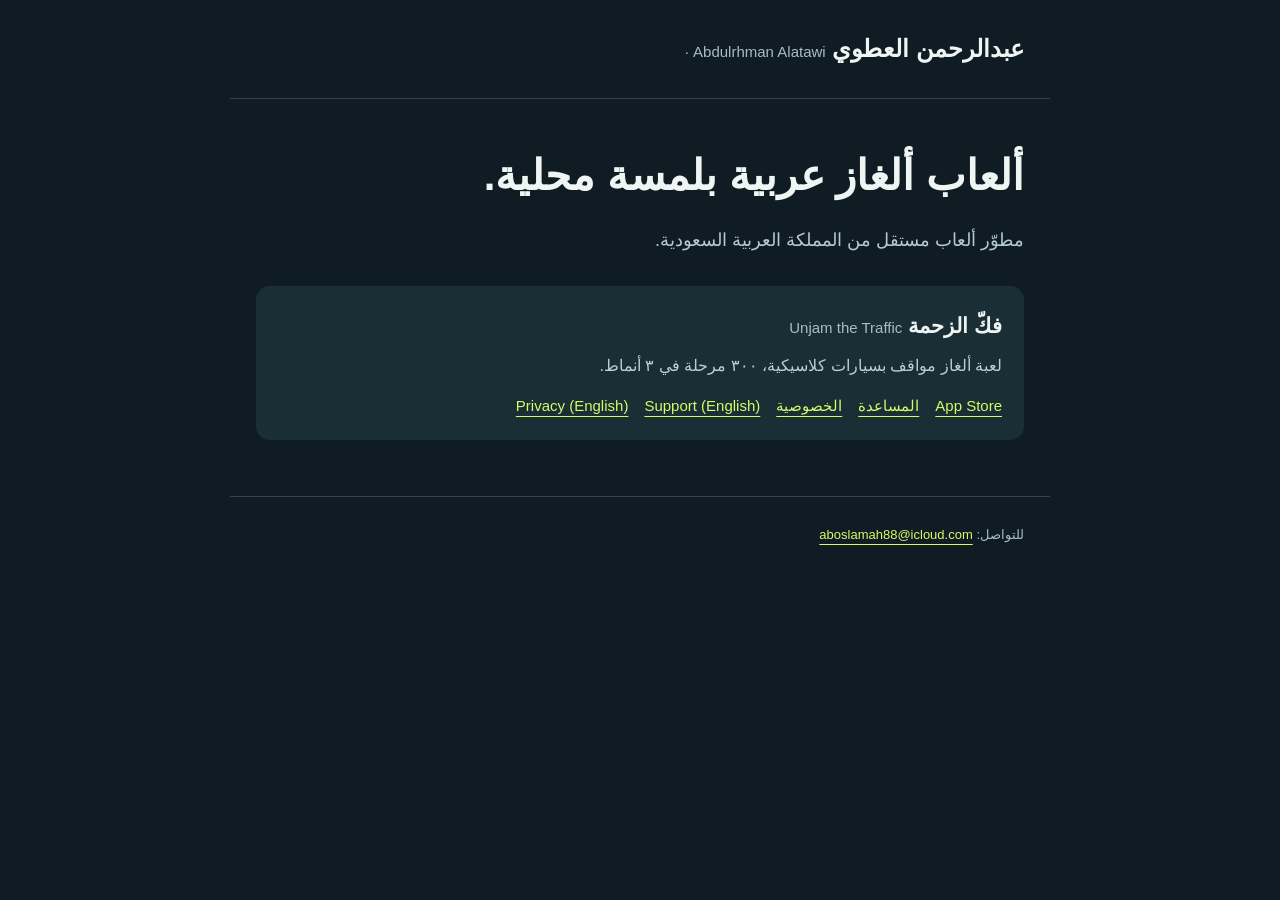
==== index.html @ 98ec70ec "Add developer home page and app-ads.txt" ====
<!doctype html><html lang="ar" dir="rtl"><head><meta charset="utf-8"><meta name="viewport" content="width=device-width,initial-scale=1"><title>ألعاب عبدالرحمن العطوي</title><meta name="description" content="ألعاب ألغاز للآيفون والآيباد من المطوّر عبدالرحمن العطوي — Abdulrhman Alatawi games."><link rel="stylesheet" href="style.css"></head><body><header><div class="brand">عبدالرحمن العطوي <span lang="en" dir="ltr" style="color:#a7bcc4;font-size:15px;font-weight:normal">· Abdulrhman Alatawi</span></div></header><main><h1>ألعاب ألغاز عربية بلمسة محلية.</h1><p class="intro">مطوّر ألعاب مستقل من المملكة العربية السعودية.</p><div class="games"><section class="game"><h2>فكّ الزحمة <span lang="en" dir="ltr" style="color:#a7bcc4;font-size:15px;font-weight:normal">Unjam the Traffic</span></h2><p>لعبة ألغاز مواقف بسيارات كلاسيكية، ٣٠٠ مرحلة في ٣ أنماط.</p><div class="links"><a href="https://apps.apple.com/app/id6811374922">App Store</a><a href="fakk-zahma/">المساعدة</a><a href="fakk-zahma/privacy.html">الخصوصية</a><a href="fakk-zahma/en.html" lang="en">Support (English)</a><a href="fakk-zahma/privacy-en.html" lang="en">Privacy (English)</a></div></section></div></main><footer>للتواصل: <a href="mailto:aboslamah88@icloud.com" dir="ltr">aboslamah88@icloud.com</a></footer></body></html>
---- style.css ----
:root{color-scheme:dark;font-family:Tahoma,'Segoe UI',sans-serif;color:#eff5f2;background:#101c24}*{box-sizing:border-box}body{margin:0;line-height:1.9;background:#101c24}a{color:#d4fb69;text-underline-offset:5px}header,main,footer{max-width:820px;margin:auto;padding:26px}header{border-bottom:1px solid #34444e}.brand{font-size:24px;font-weight:bold}main{padding-top:48px;padding-bottom:56px}h1{font-size:clamp(28px,6vw,42px);line-height:1.4;margin:0 0 16px}.intro{color:#b6cbd1;font-size:18px}.games{display:grid;gap:16px;margin-top:28px}.game{background:#1a2e36;border-radius:14px;padding:20px 22px}.game h2{margin:0 0 6px;font-size:21px}.game p{margin:0 0 10px;color:#bdced4}.links{display:flex;flex-wrap:wrap;gap:16px;font-size:15px}footer{font-size:13px;color:#a7bcc4;border-top:1px solid #34444e}@media(max-width:440px){header,main,footer{padding-left:18px;padding-right:18px}}
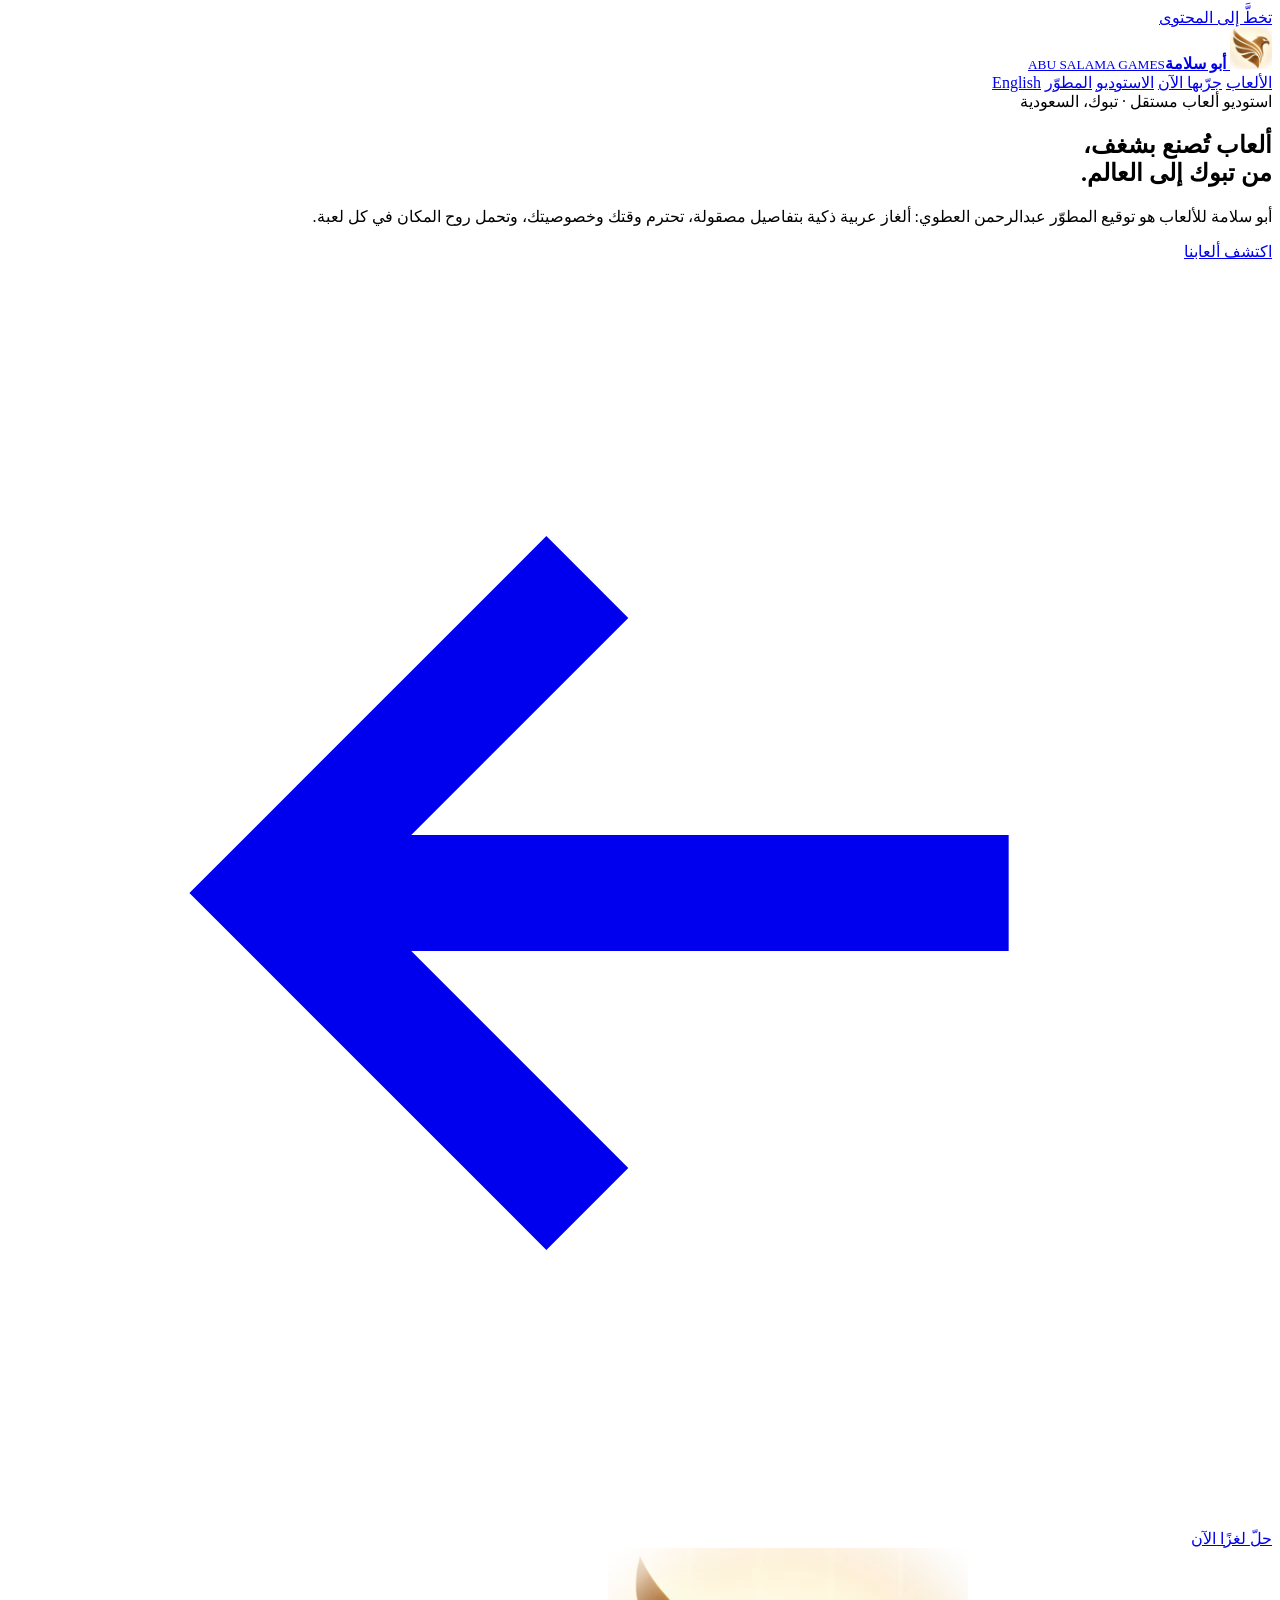
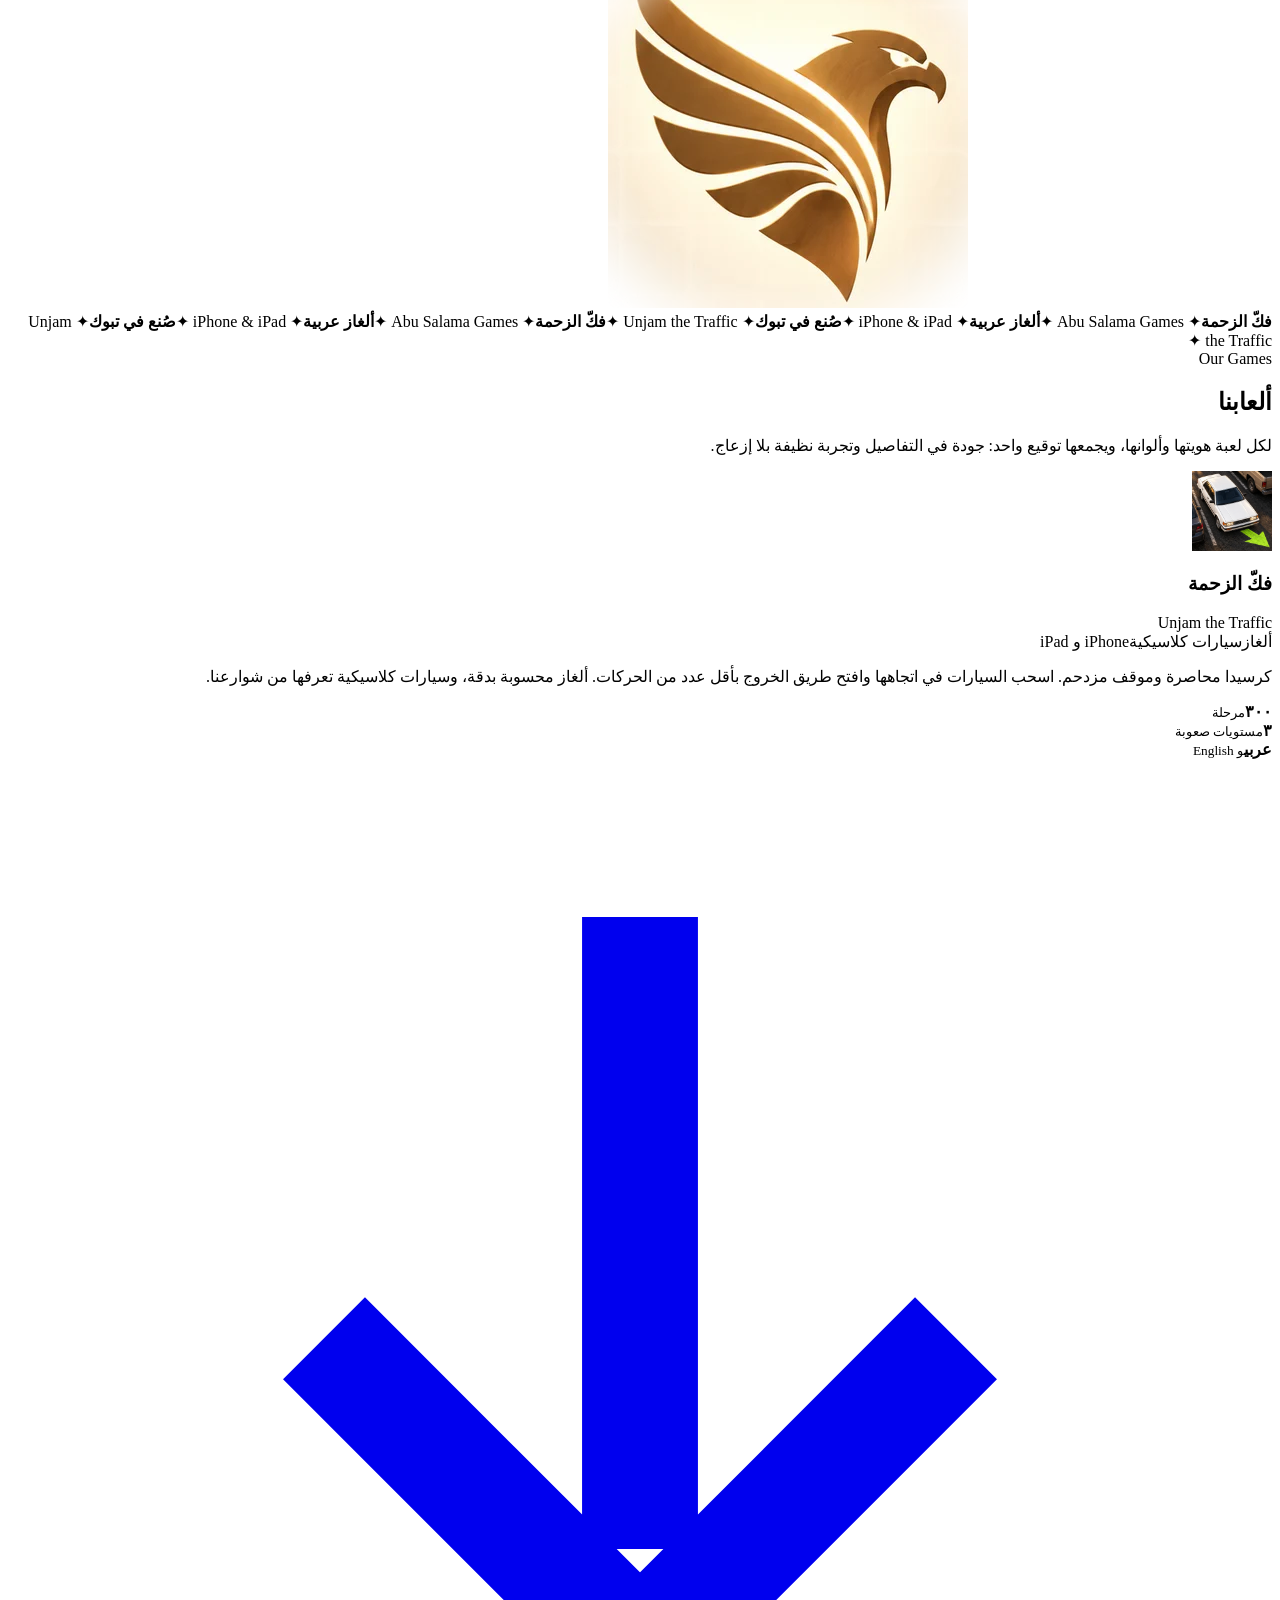
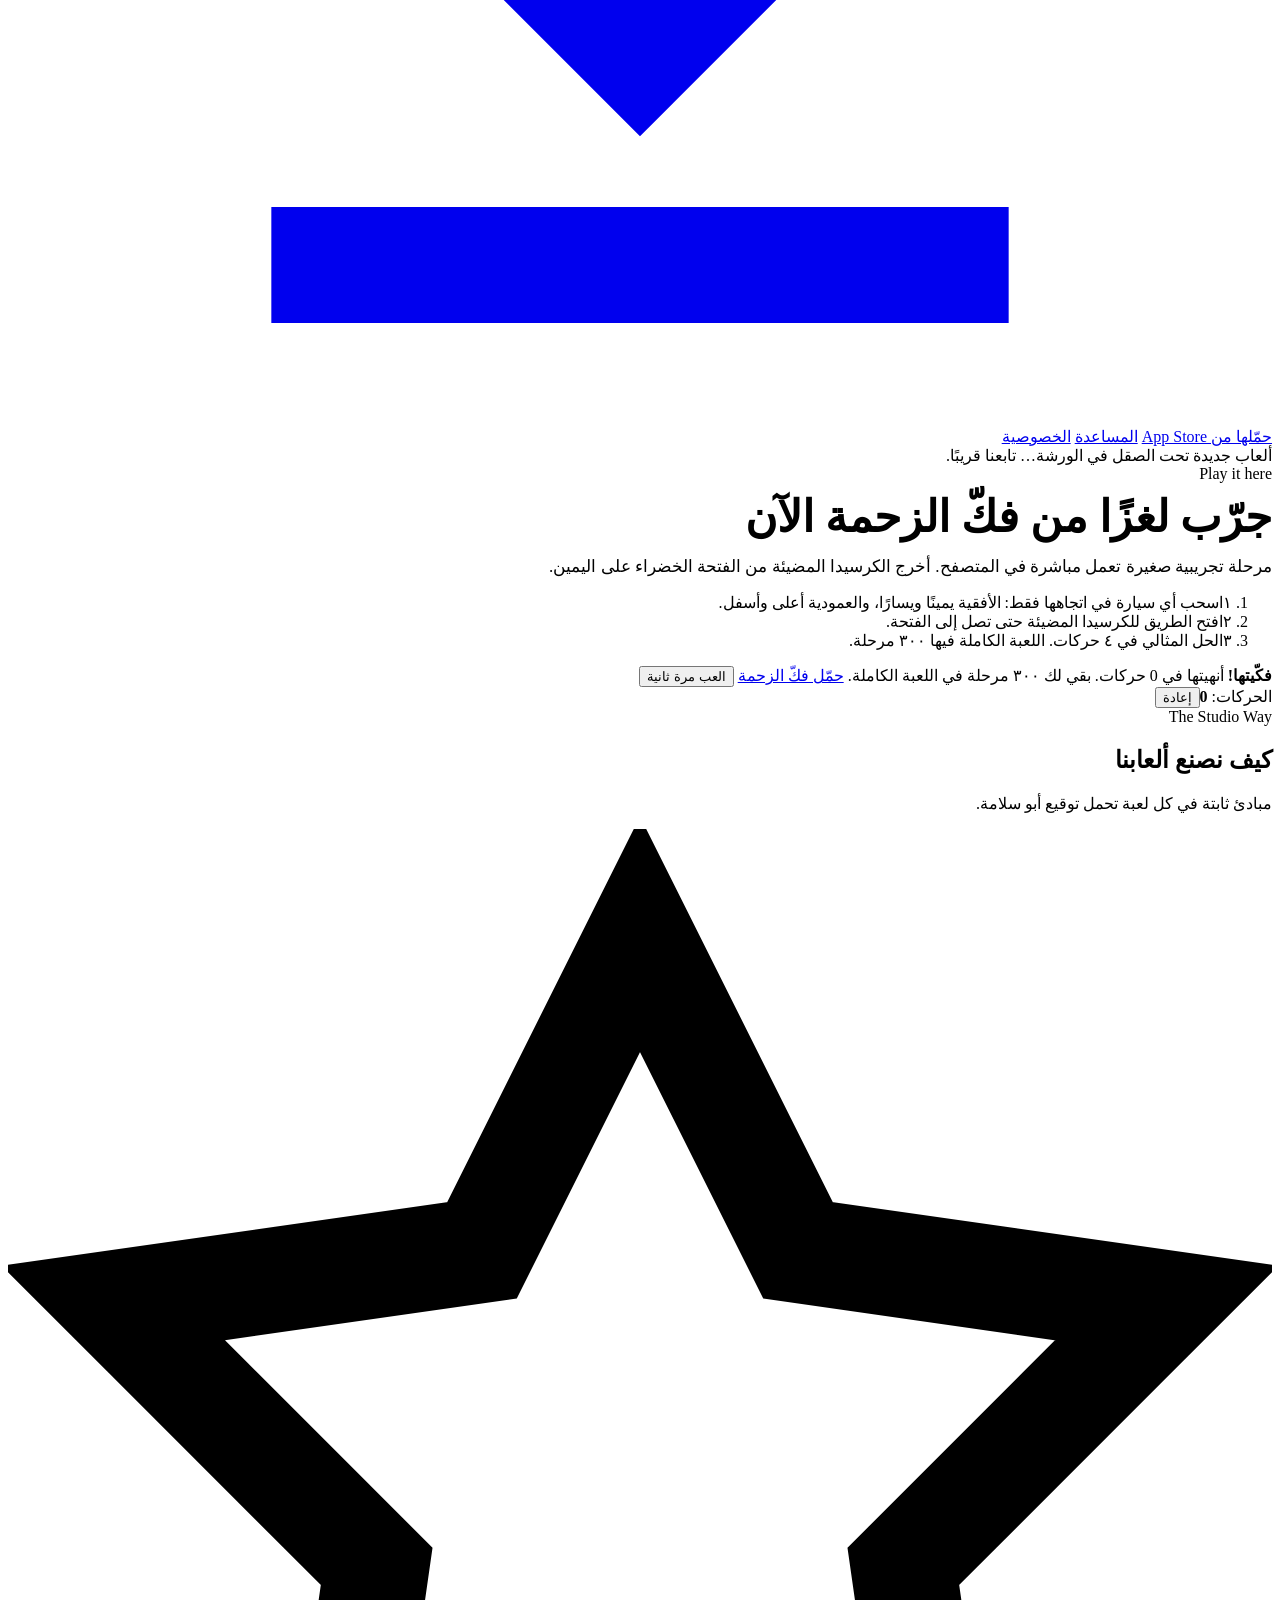
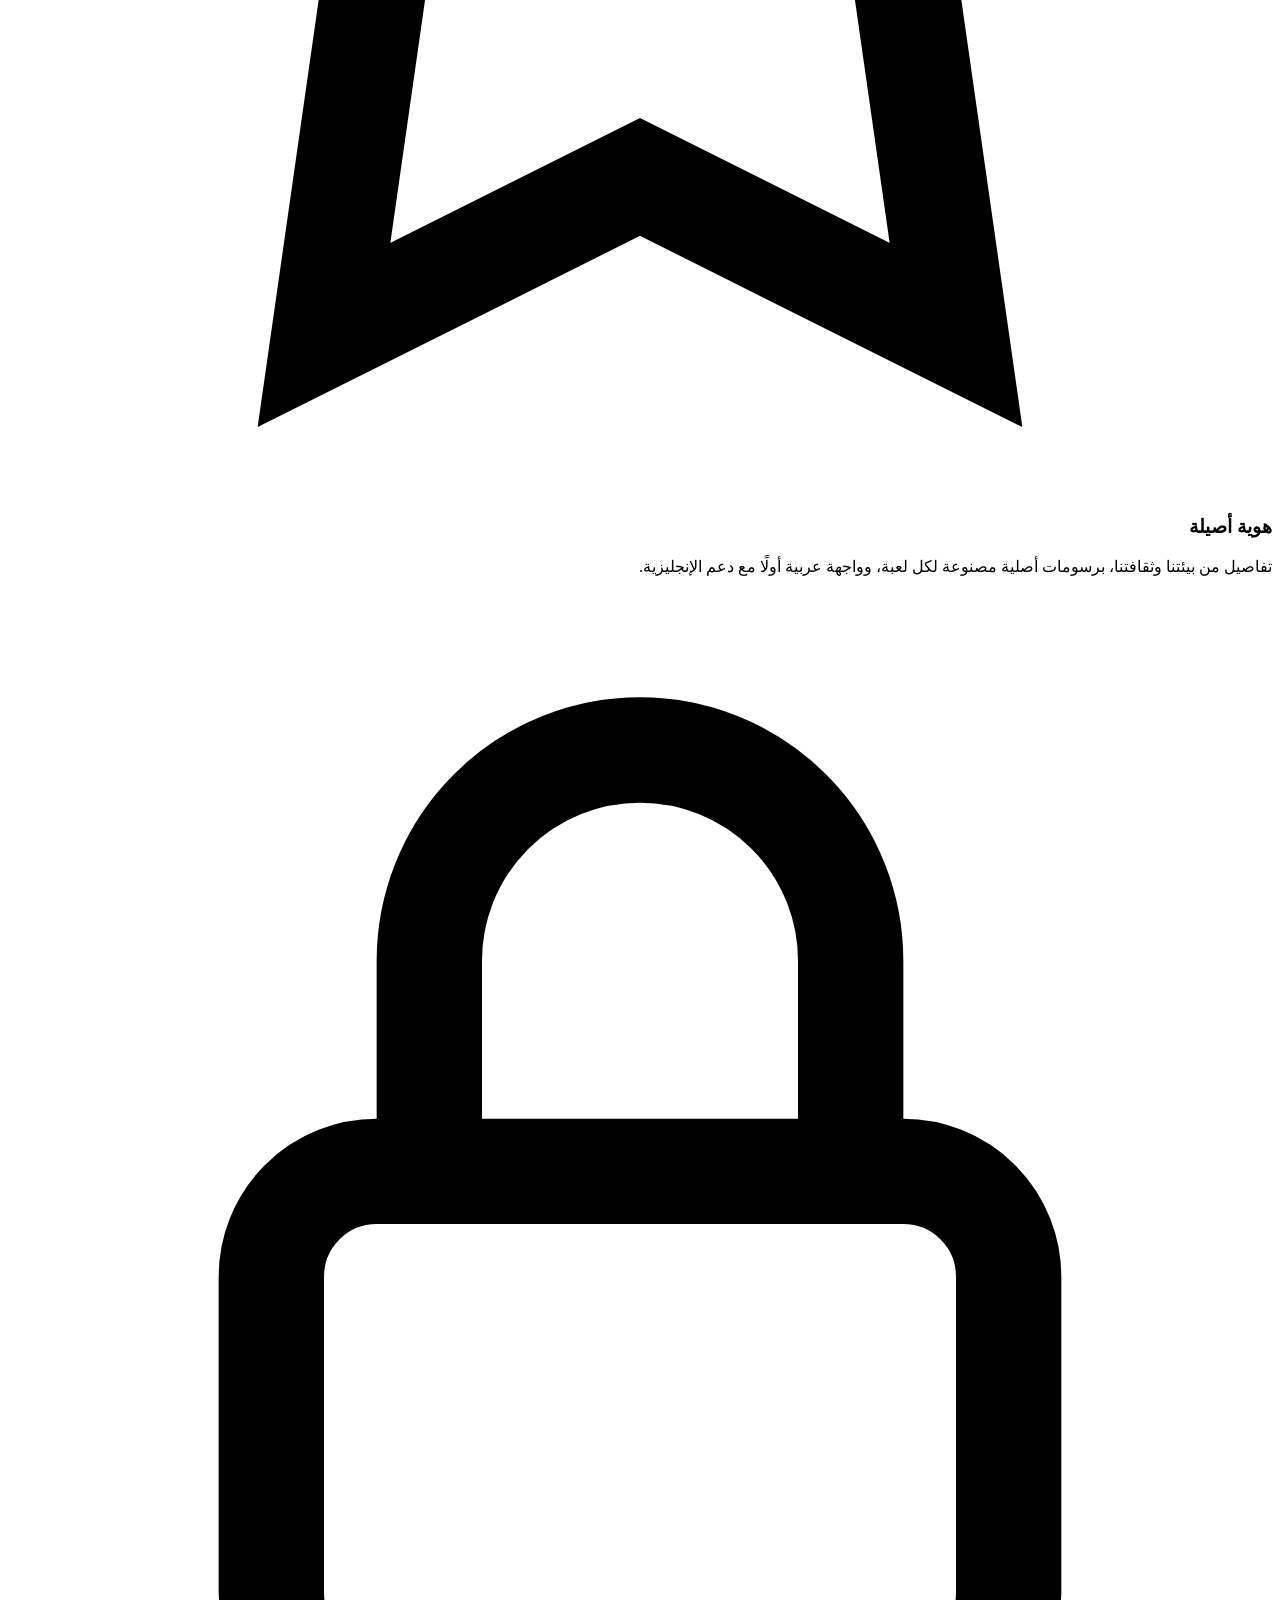
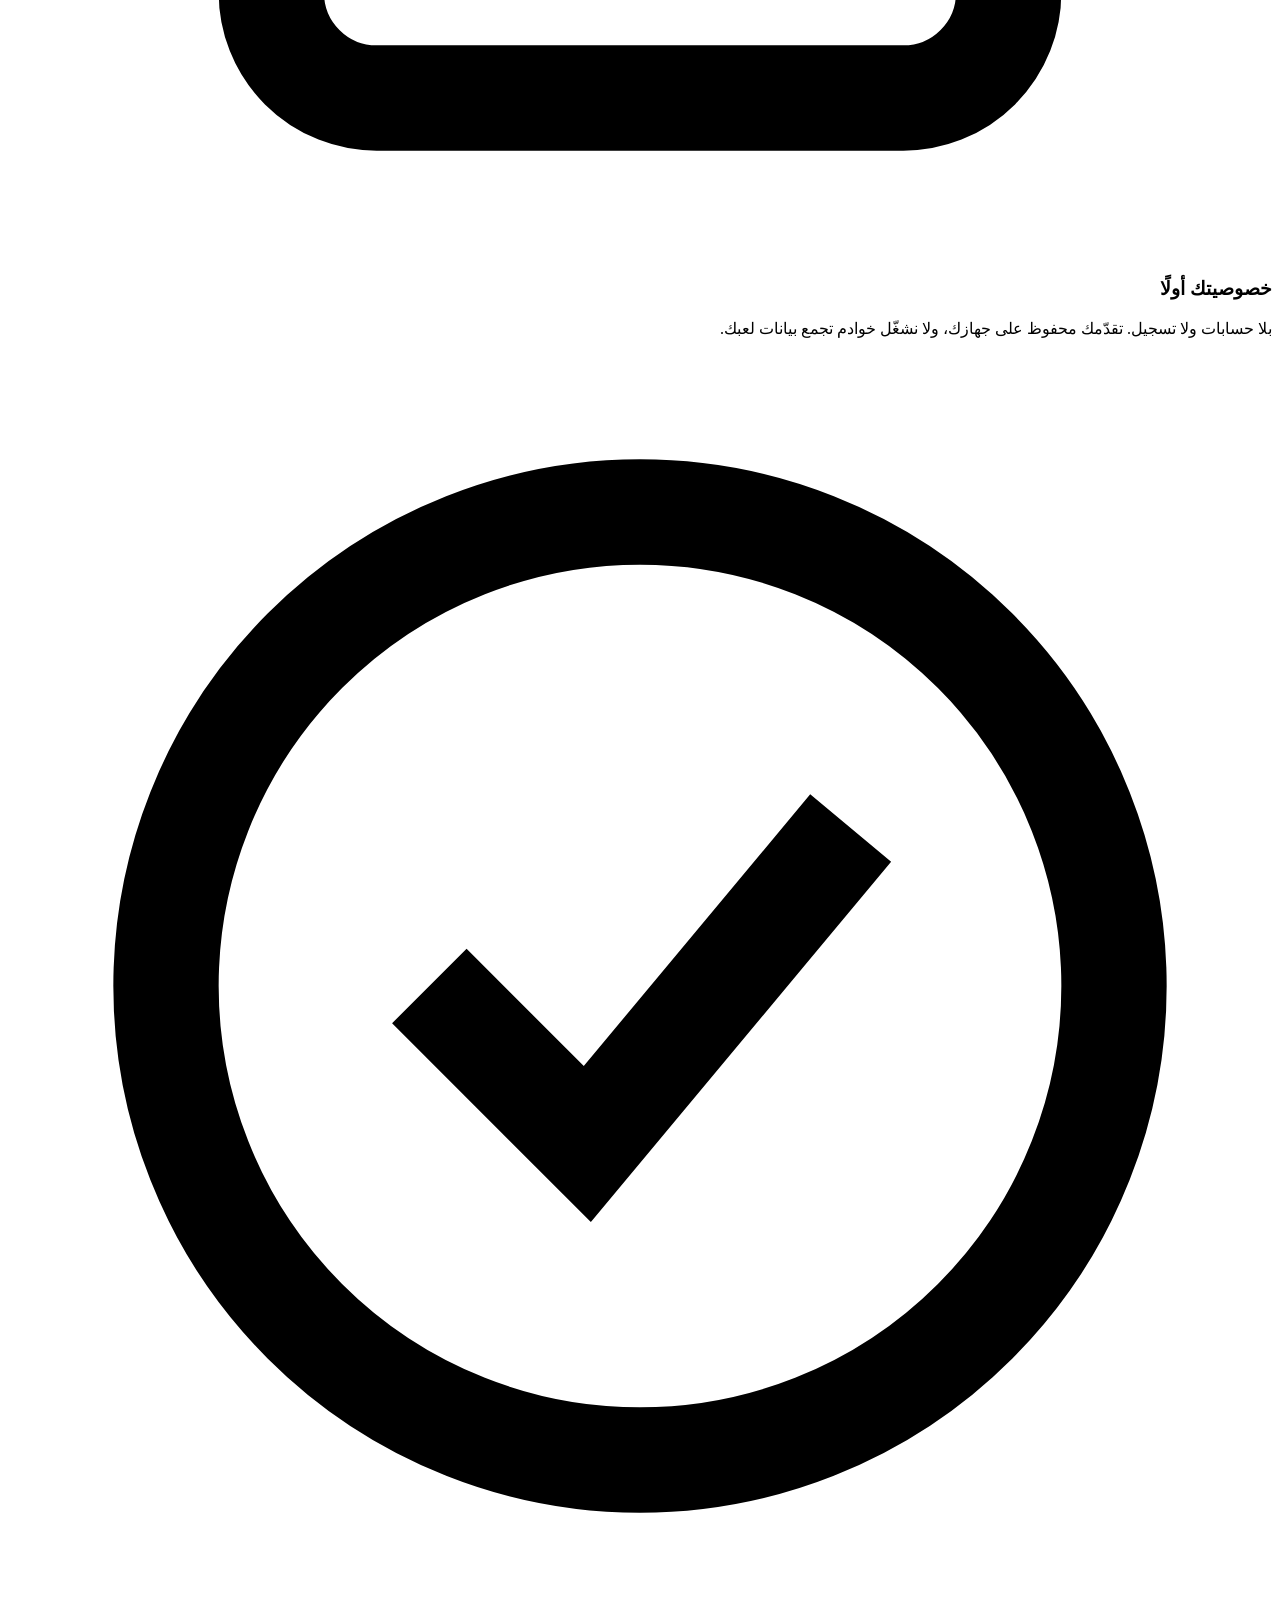
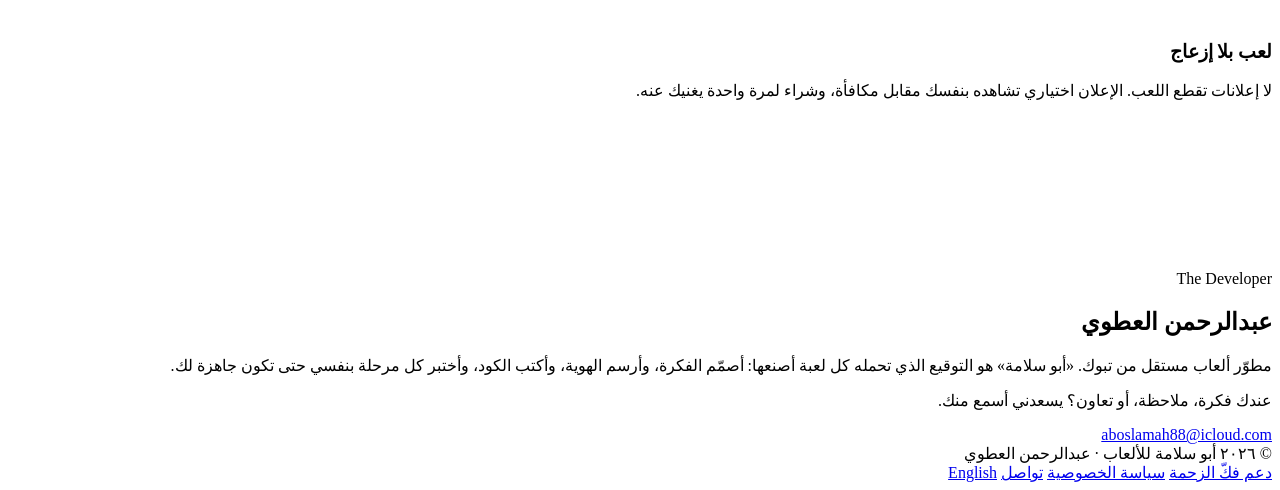
==== commit 3df4dd23: "Abu Salama Games developer home page" ====
--- a/index.html
+++ b/index.html
@@ -1 +1,172 @@
-<!doctype html><html lang="ar" dir="rtl"><head><meta charset="utf-8"><meta name="viewport" content="width=device-width,initial-scale=1"><title>ألعاب عبدالرحمن العطوي</title><meta name="description" content="ألعاب ألغاز للآيفون والآيباد من المطوّر عبدالرحمن العطوي — Abdulrhman Alatawi games."><link rel="stylesheet" href="style.css"></head><body><header><div class="brand">عبدالرحمن العطوي <span lang="en" dir="ltr" style="color:#a7bcc4;font-size:15px;font-weight:normal">· Abdulrhman Alatawi</span></div></header><main><h1>ألعاب ألغاز عربية بلمسة محلية.</h1><p class="intro">مطوّر ألعاب مستقل من المملكة العربية السعودية.</p><div class="games"><section class="game"><h2>فكّ الزحمة <span lang="en" dir="ltr" style="color:#a7bcc4;font-size:15px;font-weight:normal">Unjam the Traffic</span></h2><p>لعبة ألغاز مواقف بسيارات كلاسيكية، ٣٠٠ مرحلة في ٣ أنماط.</p><div class="links"><a href="https://apps.apple.com/app/id6811374922">App Store</a><a href="fakk-zahma/">المساعدة</a><a href="fakk-zahma/privacy.html">الخصوصية</a><a href="fakk-zahma/en.html" lang="en">Support (English)</a><a href="fakk-zahma/privacy-en.html" lang="en">Privacy (English)</a></div></section></div></main><footer>للتواصل: <a href="mailto:aboslamah88@icloud.com" dir="ltr">aboslamah88@icloud.com</a></footer></body></html>
+<!doctype html>
+<html lang="ar" dir="rtl" class="no-js">
+<head>
+<meta charset="utf-8">
+<meta name="viewport" content="width=device-width,initial-scale=1,viewport-fit=cover">
+<title>أبو سلامة للألعاب — ألعاب عربية بروح سعودية</title>
+<meta name="description" content="أبو سلامة للألعاب: استوديو ألعاب مستقل للمطوّر عبدالرحمن العطوي من تبوك. ألعاب ألغاز عربية للآيفون والآيباد، أولها «فكّ الزحمة».">
+<meta name="theme-color" content="#0c0906">
+<link rel="canonical" href="https://aboslamah88-bit.github.io/">
+<link rel="alternate" hreflang="ar" href="https://aboslamah88-bit.github.io/">
+<link rel="alternate" hreflang="en" href="https://aboslamah88-bit.github.io/en/">
+<link rel="icon" type="image/png" sizes="32x32" href="assets/abu-salama-falcon-32.png">
+<link rel="apple-touch-icon" href="assets/abu-salama-falcon-180.png">
+<meta property="og:type" content="website">
+<meta property="og:site_name" content="أبو سلامة للألعاب">
+<meta property="og:title" content="أبو سلامة للألعاب — ألعاب عربية بروح سعودية">
+<meta property="og:description" content="استوديو ألعاب مستقل من تبوك. العب «فكّ الزحمة» على الآيفون والآيباد.">
+<meta property="og:image" content="https://aboslamah88-bit.github.io/assets/fakk-zahma-poster.jpg">
+<meta name="twitter:card" content="summary_large_image">
+<link rel="stylesheet" href="assets/site.css">
+<script src="assets/site.js" defer></script>
+<script type="application/ld+json">{"@context":"https://schema.org","@type":"Organization","name":"أبو سلامة للألعاب","alternateName":"Abu Salama Games","url":"https://aboslamah88-bit.github.io/","logo":"https://aboslamah88-bit.github.io/assets/abu-salama-falcon-180.png","founder":{"@type":"Person","name":"عبدالرحمن العطوي","alternateName":"Abdulrhman Alatawi"},"email":"aboslamah88@icloud.com"}</script>
+</head>
+<body>
+<a class="skip" href="#main">تخطَّ إلى المحتوى</a>
+<div class="pattern" aria-hidden="true"></div><div class="glow" aria-hidden="true"></div>
+
+<header class="site-head">
+ <div class="wrap">
+  <a class="mark" href="./" aria-label="أبو سلامة للألعاب — الرئيسية">
+   <img src="assets/abu-salama-falcon.webp" width="42" height="42" alt="">
+   <span><b>أبو سلامة</b><small>ABU SALAMA GAMES</small></span>
+  </a>
+  <nav class="nav" aria-label="التنقل الرئيسي">
+   <a href="#games">الألعاب</a>
+   <a class="hide-sm" href="#play">جرّبها الآن</a>
+   <a class="hide-sm" href="#studio">الاستوديو</a>
+   <a class="hide-sm" href="#about">المطوّر</a>
+   <a class="lang" href="en/" lang="en" hreflang="en">English</a>
+  </nav>
+ </div>
+</header>
+
+<main id="main">
+ <section class="hero">
+  <div class="wrap">
+   <div class="reveal">
+    <span class="eyebrow"><i></i>استوديو ألعاب مستقل · تبوك، السعودية</span>
+    <h1>ألعاب تُصنع <span class="gold">بشغف</span>،<br>من تبوك إلى العالم.</h1>
+    <p class="lead">أبو سلامة للألعاب هو توقيع المطوّر عبدالرحمن العطوي: ألغاز عربية ذكية بتفاصيل مصقولة، تحترم وقتك وخصوصيتك، وتحمل روح المكان في كل لعبة.</p>
+    <div class="cta">
+     <a class="btn btn-gold" href="#games">اكتشف ألعابنا
+      <svg viewBox="0 0 24 24" fill="none" stroke="currentColor" stroke-width="2.2" aria-hidden="true"><path d="M19 12H5M11 18l-6-6 6-6"/></svg></a>
+     <a class="btn btn-ghost" href="#play">حلّ لغزًا الآن</a>
+    </div>
+   </div>
+   <div class="art reveal" aria-hidden="true">
+    <div class="frame"></div>
+    <canvas class="dots" data-dots="assets/portrait-dots.txt"></canvas>
+    <img class="seal" src="assets/abu-salama-falcon.webp" width="360" height="360" alt="">
+   </div>
+  </div>
+ </section>
+
+ <div class="strip" aria-hidden="true"><span><b>فكّ الزحمة</b>✦ Abu Salama Games ✦<b>ألغاز عربية</b>✦ iPhone &amp; iPad ✦<b>صُنع في تبوك</b>✦ Unjam the Traffic ✦<b>فكّ الزحمة</b>✦ Abu Salama Games ✦<b>ألغاز عربية</b>✦ iPhone &amp; iPad ✦<b>صُنع في تبوك</b>✦ Unjam the Traffic ✦</span></div>
+
+ <section id="games">
+  <div class="wrap">
+   <div class="sec-head reveal">
+    <span class="kicker">Our Games</span>
+    <h2>ألعابنا</h2>
+    <p>لكل لعبة هويتها وألوانها، ويجمعها توقيع واحد: جودة في التفاصيل وتجربة نظيفة بلا إزعاج.</p>
+   </div>
+
+   <article class="game reveal" aria-labelledby="fz-title">
+    <div class="game-info">
+     <div class="game-title">
+      <img src="assets/fakk-zahma-icon.webp" width="80" height="80" alt="أيقونة لعبة فكّ الزحمة">
+      <div><h3 id="fz-title">فكّ الزحمة</h3><span>Unjam the Traffic</span></div>
+     </div>
+     <div class="chips"><span class="chip">ألغاز</span><span class="chip">سيارات كلاسيكية</span><span class="chip">iPhone و iPad</span></div>
+     <p>كرسيدا محاصرة وموقف مزدحم. اسحب السيارات في اتجاهها وافتح طريق الخروج بأقل عدد من الحركات. ألغاز محسوبة بدقة، وسيارات كلاسيكية تعرفها من شوارعنا.</p>
+     <div class="stats">
+      <div class="stat"><b>٣٠٠</b><small>مرحلة</small></div>
+      <div class="stat"><b>٣</b><small>مستويات صعوبة</small></div>
+      <div class="stat"><b>عربي</b><small>و English</small></div>
+     </div>
+     <div class="links">
+      <a class="btn btn-acc" href="https://apps.apple.com/app/id6811374922">
+       <svg viewBox="0 0 24 24" fill="none" stroke="currentColor" stroke-width="2.2" aria-hidden="true"><path d="M12 3v12M6 11l6 6 6-6M5 21h14"/></svg>حمّلها من App Store</a>
+      <a class="small" href="fakk-zahma/">المساعدة</a>
+      <a class="small" href="fakk-zahma/privacy.html">الخصوصية</a>
+     </div>
+    </div>
+    <div class="game-visual" style="background-image:url('assets/fakk-zahma-poster.webp')" role="img" aria-label="كرسيدا كلاسيكية بيضاء في شارع ليلي ممطر"></div>
+   </article>
+
+   <div class="soon reveal"><i></i><span>ألعاب جديدة تحت الصقل في الورشة… تابعنا قريبًا.</span></div>
+  </div>
+ </section>
+
+ <section id="play">
+  <div class="wrap play">
+   <div class="reveal">
+    <span class="kicker">Play it here</span>
+    <h2 style="font-size:clamp(28px,4vw,44px);margin:6px 0 10px;line-height:1.3">جرّب لغزًا من فكّ الزحمة الآن</h2>
+    <p class="muted" style="font-size:17px;margin:0">مرحلة تجريبية صغيرة تعمل مباشرة في المتصفح. أخرج الكرسيدا المضيئة من الفتحة الخضراء على اليمين.</p>
+    <ol class="steps">
+     <li><span>١</span>اسحب أي سيارة في اتجاهها فقط: الأفقية يمينًا ويسارًا، والعمودية أعلى وأسفل.</li>
+     <li><span>٢</span>افتح الطريق للكرسيدا المضيئة حتى تصل إلى الفتحة.</li>
+     <li><span>٣</span>الحل المثالي في ٤ حركات. اللعبة الكاملة فيها ٣٠٠ مرحلة.</li>
+    </ol>
+   </div>
+   <div class="board-shell reveal">
+    <div class="board" id="board" data-assets="assets/" data-target-label="الكرسيدا المستهدفة" data-car-label="سيارة" data-h="أفقية، استخدم السهمين يمين ويسار" data-v="عمودية، استخدم السهمين أعلى وأسفل" role="application" aria-label="لغز فكّ الزحمة التجريبي">
+     <div class="grid" aria-hidden="true"><i></i><i></i><i></i><i></i><i></i><i></i><i></i><i></i><i></i><i></i><i></i><i></i><i></i><i></i><i></i><i></i><i></i><i></i><i></i><i></i><i></i><i></i><i></i><i></i><i></i><i></i><i></i><i></i><i></i><i></i><i></i><i></i><i></i><i></i><i></i><i></i></div>
+     <div class="win" id="win" role="status" aria-live="polite">
+      <b>فكّيتها!</b>
+      <span>أنهيتها في <span id="win-moves">0</span> حركات. بقي لك ٣٠٠ مرحلة في اللعبة الكاملة.</span>
+      <a class="btn btn-gold" href="https://apps.apple.com/app/id6811374922">حمّل فكّ الزحمة</a>
+      <button class="btn btn-ghost" id="again" type="button">العب مرة ثانية</button>
+     </div>
+    </div>
+    <div class="moves"><span>الحركات: <b id="moves">0</b></span><button id="reset" type="button">إعادة</button></div>
+   </div>
+  </div>
+ </section>
+
+ <section id="studio">
+  <div class="wrap">
+   <div class="sec-head reveal">
+    <span class="kicker">The Studio Way</span>
+    <h2>كيف نصنع ألعابنا</h2>
+    <p>مبادئ ثابتة في كل لعبة تحمل توقيع أبو سلامة.</p>
+   </div>
+   <div class="cards">
+    <div class="card reveal"><div class="ico"><svg viewBox="0 0 24 24" fill="none" stroke="currentColor" stroke-width="2" aria-hidden="true"><path d="M12 2l3 6 7 1-5 5 1 7-6-3-6 3 1-7-5-5 7-1z"/></svg></div><h3>هوية أصيلة</h3><p>تفاصيل من بيئتنا وثقافتنا، برسومات أصلية مصنوعة لكل لعبة، وواجهة عربية أولًا مع دعم الإنجليزية.</p></div>
+    <div class="card reveal"><div class="ico"><svg viewBox="0 0 24 24" fill="none" stroke="currentColor" stroke-width="2" aria-hidden="true"><rect x="5" y="11" width="14" height="10" rx="2"/><path d="M8 11V7a4 4 0 018 0v4"/></svg></div><h3>خصوصيتك أولًا</h3><p>بلا حسابات ولا تسجيل. تقدّمك محفوظ على جهازك، ولا نشغّل خوادم تجمع بيانات لعبك.</p></div>
+    <div class="card reveal"><div class="ico"><svg viewBox="0 0 24 24" fill="none" stroke="currentColor" stroke-width="2" aria-hidden="true"><circle cx="12" cy="12" r="9"/><path d="M8 12l3 3 5-6"/></svg></div><h3>لعب بلا إزعاج</h3><p>لا إعلانات تقطع اللعب. الإعلان اختياري تشاهده بنفسك مقابل مكافأة، وشراء لمرة واحدة يغنيك عنه.</p></div>
+   </div>
+  </div>
+ </section>
+
+ <section id="about">
+  <div class="wrap">
+   <div class="about reveal">
+    <div class="mini-art" aria-hidden="true"><canvas data-dots="assets/portrait-dots.txt" data-crop="head"></canvas></div>
+    <div>
+     <span class="kicker">The Developer</span>
+     <h2>عبدالرحمن العطوي</h2>
+     <p>مطوّر ألعاب مستقل من تبوك. «أبو سلامة» هو التوقيع الذي تحمله كل لعبة أصنعها: أصمّم الفكرة، وأرسم الهوية، وأكتب الكود، وأختبر كل مرحلة بنفسي حتى تكون جاهزة لك.</p>
+     <p>عندك فكرة، ملاحظة، أو تعاون؟ يسعدني أسمع منك.</p>
+     <a class="btn btn-gold mail" href="mailto:aboslamah88@icloud.com" dir="ltr">aboslamah88@icloud.com</a>
+    </div>
+   </div>
+  </div>
+ </section>
+</main>
+
+<footer class="site-foot">
+ <div class="wrap">
+  <span>© ٢٠٢٦ أبو سلامة للألعاب · عبدالرحمن العطوي</span>
+  <nav aria-label="روابط التذييل">
+   <a href="fakk-zahma/">دعم فكّ الزحمة</a>
+   <a href="fakk-zahma/privacy.html">سياسة الخصوصية</a>
+   <a href="mailto:aboslamah88@icloud.com">تواصل</a>
+   <a href="en/" lang="en">English</a>
+  </nav>
+ </div>
+</footer>
+</body>
+</html>
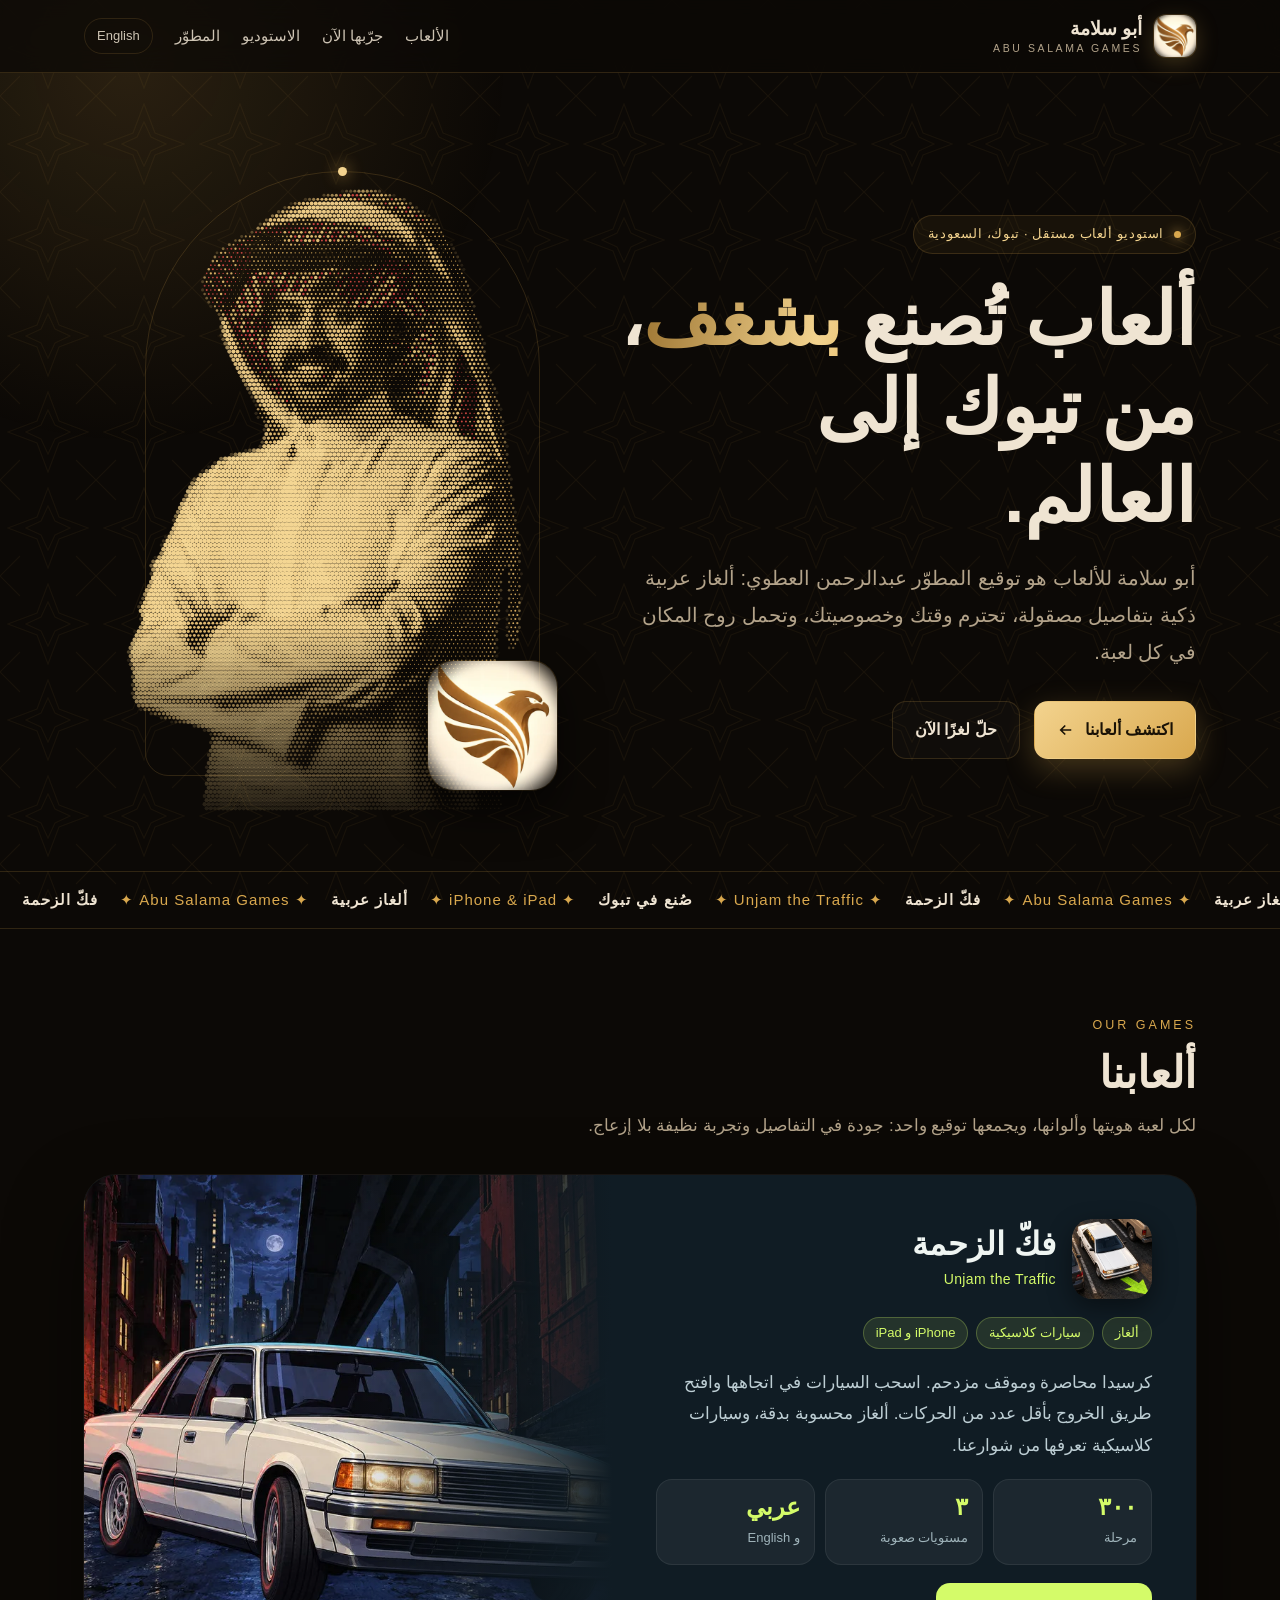
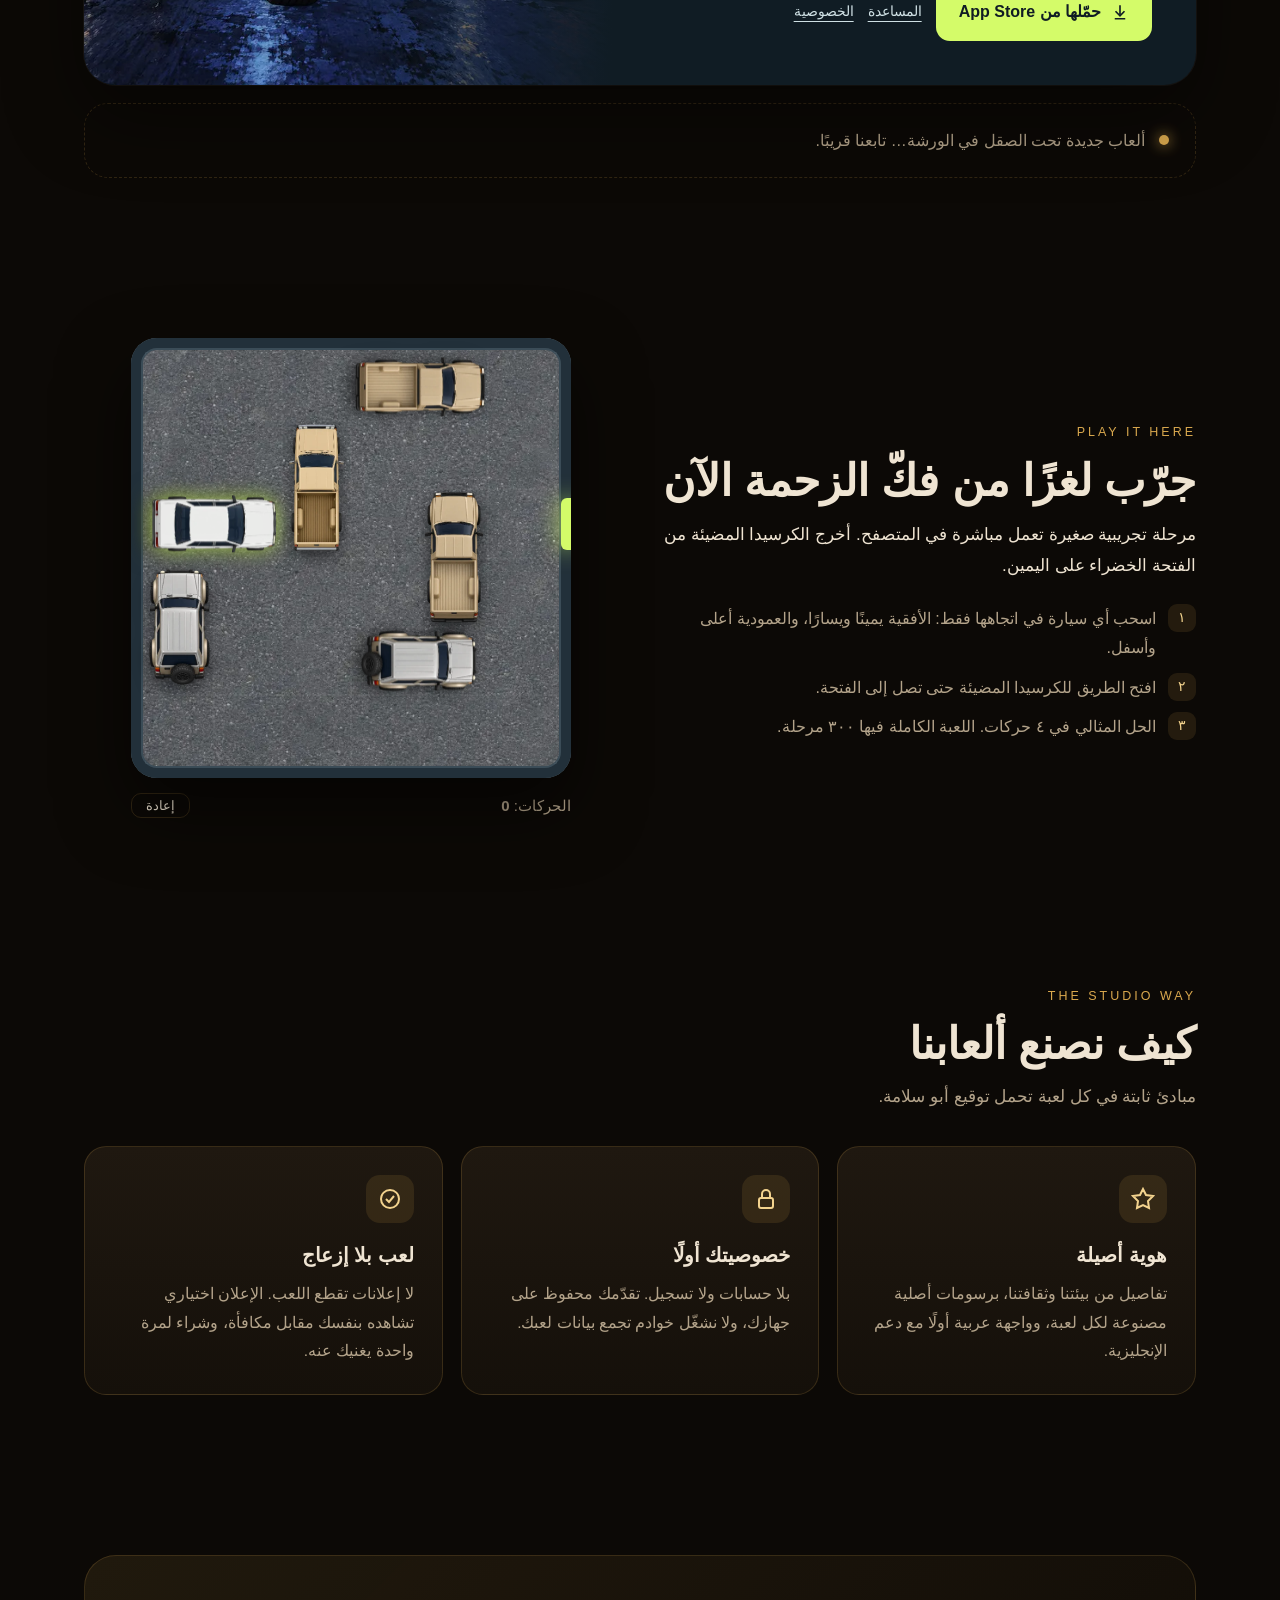
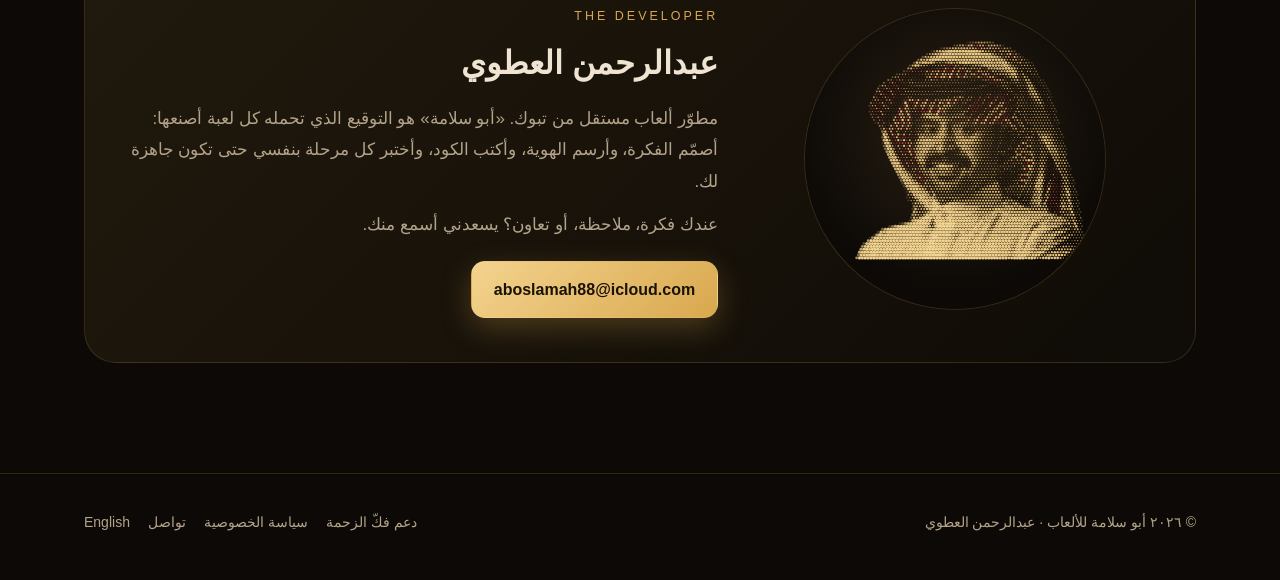
==== commit 12fc92a5: "Version stylesheet and script links" ====
--- a/index.html
+++ b/index.html
@@ -17,8 +17,8 @@
 <meta property="og:description" content="استوديو ألعاب مستقل من تبوك. العب «فكّ الزحمة» على الآيفون والآيباد.">
 <meta property="og:image" content="https://aboslamah88-bit.github.io/assets/fakk-zahma-poster.jpg">
 <meta name="twitter:card" content="summary_large_image">
-<link rel="stylesheet" href="assets/site.css">
-<script src="assets/site.js" defer></script>
+<link rel="stylesheet" href="assets/site.css?v=2">
+<script src="assets/site.js?v=2" defer></script>
 <script type="application/ld+json">{"@context":"https://schema.org","@type":"Organization","name":"أبو سلامة للألعاب","alternateName":"Abu Salama Games","url":"https://aboslamah88-bit.github.io/","logo":"https://aboslamah88-bit.github.io/assets/abu-salama-falcon-180.png","founder":{"@type":"Person","name":"عبدالرحمن العطوي","alternateName":"Abdulrhman Alatawi"},"email":"aboslamah88@icloud.com"}</script>
 </head>
 <body>
--- a/assets/site.css
+++ b/assets/site.css
@@ -0,0 +1,172 @@
+/* Abu Salama Games — developer identity, constant across every game. */
+:root{
+  --ink:#0c0906;--ink-2:#15100a;--ink-3:#1f1810;--line:rgba(217,168,78,.18);
+  --gold:#d9a84e;--gold-2:#f3d38e;--gold-3:#9c7431;--sand:#efe4d2;--muted:#b3a38a;
+  --radius:22px;--max:1160px;
+  --font-ar:"SF Arabic","Noto Kufi Arabic","Noto Sans Arabic","Segoe UI","Geeza Pro",Tahoma,sans-serif;
+  --font-en:-apple-system,BlinkMacSystemFont,"SF Pro Display","Segoe UI",Inter,Roboto,sans-serif;
+  color-scheme:dark;
+}
+*{box-sizing:border-box}
+html{scroll-behavior:smooth;-webkit-text-size-adjust:100%}
+body{margin:0;background:var(--ink);color:var(--sand);font-family:var(--font-ar);line-height:1.85;overflow-x:hidden}
+html[lang=en] body{font-family:var(--font-en);line-height:1.7}
+img{max-width:100%;display:block}
+a{color:var(--gold-2);text-underline-offset:5px}
+a:focus-visible,button:focus-visible{outline:3px solid var(--gold-2);outline-offset:4px;border-radius:8px}
+.wrap{max-width:var(--max);margin:auto;padding:0 24px}
+.skip{position:absolute;inset-inline-start:-999px;top:8px;background:var(--gold);color:var(--ink);padding:8px 14px;border-radius:10px;z-index:99}
+.skip:focus{inset-inline-start:12px}
+
+/* Najdi star lattice */
+.pattern{position:fixed;inset:0;z-index:-2;pointer-events:none;opacity:.06;
+  background-image:url("data:image/svg+xml,%3Csvg xmlns='http://www.w3.org/2000/svg' width='96' height='96' viewBox='0 0 96 96'%3E%3Cg fill='none' stroke='%23d9a84e' stroke-width='1.2'%3E%3Cpath d='M48 8l11 29 29 11-29 11-11 29-11-29L8 48l29-11z'/%3E%3Cpath d='M48 26l7 15 15 7-15 7-7 15-7-15-15-7 15-7z'/%3E%3Cpath d='M0 0l20 20M96 0L76 20M0 96l20-20M96 96L76 76'/%3E%3C/g%3E%3C/svg%3E");
+  background-size:96px}
+.glow{position:fixed;z-index:-1;pointer-events:none;width:70vmax;height:70vmax;border-radius:50%;
+  background:radial-gradient(circle,rgba(217,168,78,.15),transparent 60%);top:-30vmax;inset-inline-end:-25vmax}
+
+/* Header */
+.site-head{position:sticky;top:0;z-index:20;backdrop-filter:blur(14px);-webkit-backdrop-filter:blur(14px);background:rgba(12,9,6,.74);border-bottom:1px solid var(--line)}
+.site-head .wrap{display:flex;align-items:center;justify-content:space-between;gap:18px;min-height:72px}
+.mark{display:flex;align-items:center;gap:12px;text-decoration:none;color:var(--sand)}
+.mark img{width:42px;height:42px;border-radius:12px;box-shadow:0 0 0 1px var(--line),0 6px 22px rgba(217,168,78,.25)}
+.mark b{font-size:19px;display:block;line-height:1.3}
+.mark small{display:block;font-size:10.5px;color:var(--muted);letter-spacing:2.6px;font-family:var(--font-en);line-height:1.2}
+.nav{display:flex;align-items:center;gap:22px;font-size:15px}
+.nav a{color:var(--sand);text-decoration:none;opacity:.85}
+.nav a:hover{opacity:1;color:var(--gold-2)}
+.nav .lang{border:1px solid var(--line);padding:5px 12px;border-radius:999px;font-size:13px}
+@media(max-width:700px){.nav .hide-sm{display:none}}
+
+/* Hero */
+.hero{position:relative;padding:70px 0 40px}
+.hero .wrap{display:grid;grid-template-columns:1.1fr .9fr;gap:40px;align-items:center}
+.eyebrow{display:inline-flex;align-items:center;gap:10px;color:var(--gold-2);font-size:13px;letter-spacing:.6px;border:1px solid var(--line);padding:6px 14px;border-radius:999px;background:rgba(217,168,78,.06)}
+.eyebrow i{width:7px;height:7px;border-radius:50%;background:var(--gold);box-shadow:0 0 12px var(--gold)}
+h1{font-size:clamp(38px,6.2vw,74px);line-height:1.2;margin:22px 0 18px;letter-spacing:-.5px}
+h1 .gold{background:linear-gradient(100deg,var(--gold-3),var(--gold-2) 45%,var(--gold) 70%,var(--gold-2));-webkit-background-clip:text;background-clip:text;color:transparent;background-size:200% 100%;animation:sheen 7s ease-in-out infinite}
+@keyframes sheen{50%{background-position:100% 0}}
+.lead{font-size:clamp(17px,2vw,20px);color:var(--muted);max-width:560px;margin:0 0 30px}
+.cta{display:flex;flex-wrap:wrap;gap:14px}
+.btn{display:inline-flex;align-items:center;gap:10px;padding:13px 22px;border-radius:14px;font-weight:700;text-decoration:none;font-size:16px;border:1px solid transparent;transition:transform .2s,box-shadow .2s;cursor:pointer;font-family:inherit}
+.btn:hover{transform:translateY(-2px)}
+.btn-gold{background:linear-gradient(135deg,var(--gold-2),var(--gold));color:#1a1206;box-shadow:0 10px 30px rgba(217,168,78,.28)}
+.btn-ghost{border-color:var(--line);color:var(--sand);background:rgba(255,255,255,.02)}
+.btn svg{width:18px;height:18px;flex:none}
+
+/* Portrait art: halftone dots + falcon seal */
+.art{position:relative;justify-self:center;width:min(100%,430px);aspect-ratio:900/1440}
+.art .frame{position:absolute;inset:4% 0 8% 8%;border:1px solid var(--line);border-radius:220px 220px 26px 26px}
+.art .frame::after{content:"";position:absolute;width:9px;height:9px;border-radius:50%;background:var(--gold-2);box-shadow:0 0 16px var(--gold);top:-5px;left:calc(50% - 4px)}
+.art .dots{position:absolute;inset:0;width:100%;height:100%;transition:transform .25s ease-out}
+.art .seal{position:absolute;width:30%;bottom:6%;inset-inline-start:-4%;border-radius:26px;box-shadow:0 20px 44px rgba(0,0,0,.6),0 0 0 1px var(--line);animation:float 6s ease-in-out infinite}
+.art .sign{position:absolute;bottom:0;inset-inline-end:0;font-size:13px;color:var(--muted);letter-spacing:1px}
+@keyframes float{50%{transform:translateY(-10px)}}
+
+/* Marquee strip */
+.strip{border-block:1px solid var(--line);overflow:hidden;white-space:nowrap;padding:14px 0;color:var(--gold);font-size:15px;letter-spacing:1px;direction:ltr}
+.strip span{display:inline-block;animation:marquee 38s linear infinite}
+.strip b{color:var(--sand);font-weight:600;margin:0 22px}
+@keyframes marquee{to{transform:translateX(-50%)}}
+
+/* Sections */
+section{padding:80px 0}
+.sec-head{margin-bottom:34px}
+.sec-head h2{font-size:clamp(28px,4vw,44px);margin:6px 0 8px;line-height:1.3}
+.sec-head p{margin:0;color:var(--muted);max-width:640px;font-size:17px}
+.kicker{color:var(--gold);font-size:12.5px;letter-spacing:3px;font-family:var(--font-en);text-transform:uppercase}
+
+/* Game card — each game keeps its own palette inside the studio frame */
+.game{--g-bg:#101c24;--g-acc:#d4fb69;--g-txt:#eff5f2;position:relative;display:grid;grid-template-columns:1.05fr .95fr;border-radius:32px;overflow:hidden;background:var(--g-bg);color:var(--g-txt);box-shadow:0 30px 80px rgba(0,0,0,.45),0 0 0 1px rgba(255,255,255,.06)}
+.game-info{padding:44px;display:flex;flex-direction:column;gap:18px;position:relative;z-index:1}
+.game-title{display:flex;align-items:center;gap:16px}
+.game-title img{width:80px;height:80px;border-radius:20px;box-shadow:0 8px 24px rgba(0,0,0,.45)}
+.game-title h3{margin:0;font-size:32px;line-height:1.25}
+.game-title span{color:var(--g-acc);font-size:14px;font-family:var(--font-en);letter-spacing:.4px}
+.game p{margin:0;color:#bdced4;font-size:17px}
+.stats{display:grid;grid-template-columns:repeat(3,1fr);gap:10px}
+.stat{background:rgba(255,255,255,.05);border:1px solid rgba(255,255,255,.07);border-radius:16px;padding:12px 14px}
+.stat b{display:block;font-size:24px;color:var(--g-acc);line-height:1.25}
+.stat small{color:#9fb3ba;font-size:13px}
+.game .btn-acc{background:var(--g-acc);color:#101c24}
+.game .links{display:flex;flex-wrap:wrap;gap:14px;align-items:center}
+.game .links a.small{color:#cfe0e4;font-size:14px}
+.game-visual{position:relative;min-height:440px;background:#0a1319 center/cover no-repeat}
+.game-visual::after{content:"";position:absolute;inset:0;background:linear-gradient(270deg,var(--g-bg),transparent 50%)}
+html[dir=ltr] .game-visual::after{background:linear-gradient(90deg,var(--g-bg),transparent 50%)}
+.chips{display:flex;flex-wrap:wrap;gap:8px}
+.chip{font-size:13px;padding:3px 12px;border-radius:999px;background:rgba(212,251,105,.1);color:var(--g-acc);border:1px solid rgba(212,251,105,.25)}
+.soon{margin-top:18px;border:1px dashed var(--line);border-radius:24px;padding:22px 26px;display:flex;align-items:center;gap:14px;color:var(--muted)}
+.soon i{width:10px;height:10px;border-radius:50%;background:var(--gold);box-shadow:0 0 14px var(--gold);animation:blink 2s ease-in-out infinite}
+@keyframes blink{50%{opacity:.3}}
+
+/* Playable mini puzzle */
+.play{display:grid;grid-template-columns:1fr 1fr;gap:44px;align-items:center}
+.board-shell{position:relative;justify-self:center;width:min(100%,440px)}
+.board{position:relative;width:100%;aspect-ratio:1;border-radius:26px;background:#1b2327 url("asphalt.webp") center/cover;box-shadow:0 30px 70px rgba(0,0,0,.55),inset 0 0 0 10px #22303a,inset 0 0 0 12px #3b4c57;overflow:hidden;touch-action:none;user-select:none;-webkit-user-select:none;direction:ltr}
+.board .grid{position:absolute;inset:14px;display:grid;grid-template-columns:repeat(6,1fr);grid-template-rows:repeat(6,1fr);pointer-events:none}
+.board .grid i{border:1px dashed rgba(255,255,255,.06)}
+.board .exit{position:absolute;right:0;width:10px;background:#d4fb69;box-shadow:0 0 22px #d4fb69;border-radius:6px 0 0 6px}
+.car{background:none;border:0;padding:0;margin:0;-webkit-appearance:none;appearance:none;position:absolute;display:flex;align-items:center;justify-content:center;cursor:grab;transition:left .18s ease,top .18s ease;will-change:left,top;touch-action:none}
+.car:focus-visible{outline:3px solid #d4fb69;outline-offset:-3px;border-radius:12px}
+.car.dragging{transition:none;cursor:grabbing;z-index:3}
+.car img{pointer-events:none;height:100%;width:auto;filter:drop-shadow(0 6px 8px rgba(0,0,0,.55))}
+.car.h img{height:auto;width:50%;transform:rotate(90deg)}
+.car.v img{height:100%;width:auto}
+.car.target img{filter:drop-shadow(0 0 10px rgba(212,251,105,.85)) drop-shadow(0 6px 8px rgba(0,0,0,.55))}
+.car.leaving{transition:left .75s cubic-bezier(.55,0,.9,.35)}
+.moves{display:flex;justify-content:space-between;align-items:center;margin-top:14px;font-size:15px;color:var(--muted)}
+.moves button{background:none;border:1px solid var(--line);color:var(--sand);border-radius:10px;padding:4px 14px;cursor:pointer;font-family:inherit}
+.win{position:absolute;inset:0;display:none;flex-direction:column;align-items:center;justify-content:center;gap:12px;text-align:center;background:rgba(10,19,25,.84);backdrop-filter:blur(4px);border-radius:26px;padding:24px}
+.win.show{display:flex;animation:pop .4s ease}
+.win b{font-size:30px;color:#d4fb69}
+@keyframes pop{from{opacity:0;transform:scale(.96)}}
+.steps{list-style:none;padding:0;margin:22px 0 0;display:grid;gap:10px}
+.steps li{display:flex;gap:12px;align-items:flex-start;color:var(--muted)}
+.steps li span{flex:none;width:28px;height:28px;border-radius:9px;display:grid;place-items:center;background:rgba(217,168,78,.12);color:var(--gold-2);font-size:14px}
+
+/* Principles */
+.cards{display:grid;grid-template-columns:repeat(3,1fr);gap:18px}
+.card{background:linear-gradient(180deg,var(--ink-3),var(--ink-2));border:1px solid var(--line);border-radius:var(--radius);padding:28px;transition:transform .25s,border-color .25s}
+.card:hover{transform:translateY(-4px);border-color:rgba(217,168,78,.4)}
+.card .ico{width:48px;height:48px;border-radius:14px;display:grid;place-items:center;background:rgba(217,168,78,.12);color:var(--gold-2);margin-bottom:14px}
+.card .ico svg{width:24px;height:24px}
+.card h3{margin:0 0 6px;font-size:20px}
+.card p{margin:0;color:var(--muted);font-size:15.5px}
+
+/* About */
+.about{display:grid;grid-template-columns:.8fr 1.2fr;gap:40px;align-items:center;background:linear-gradient(135deg,rgba(217,168,78,.10),rgba(217,168,78,.02));border:1px solid var(--line);border-radius:32px;padding:44px;overflow:hidden}
+.about .mini-art{position:relative;aspect-ratio:1;max-width:300px;justify-self:center;width:100%;border-radius:50%;background:radial-gradient(circle at 50% 40%,#2a2014,#0c0906 70%);overflow:hidden;box-shadow:0 0 0 1px var(--line)}
+.about .mini-art canvas{position:absolute;inset:0;width:100%;height:100%}
+.about h2{margin:4px 0 10px;font-size:32px}
+.about p{margin:0 0 12px;color:var(--muted);font-size:17px}
+.about .mail{display:inline-flex;margin-top:8px}
+
+/* Footer */
+.site-foot{border-top:1px solid var(--line);padding:36px 0 44px;margin-top:30px;color:var(--muted);font-size:14px}
+.site-foot .wrap{display:flex;flex-wrap:wrap;gap:18px;justify-content:space-between;align-items:center}
+.site-foot nav{display:flex;flex-wrap:wrap;gap:18px}
+.site-foot a{color:var(--muted);text-decoration:none}
+.site-foot a:hover{color:var(--gold-2)}
+
+.reveal{opacity:0;transform:translateY(24px);transition:opacity .8s ease,transform .8s ease}
+.reveal.in{opacity:1;transform:none}
+.no-js .reveal{opacity:1;transform:none}
+
+@media(max-width:900px){
+  .hero .wrap,.play,.game,.about{grid-template-columns:1fr}
+  .art{width:min(78%,340px)}
+  .game-visual{min-height:250px;order:-1}
+  .game-visual::after,html[dir=ltr] .game-visual::after{background:linear-gradient(0deg,var(--g-bg),transparent 60%)}
+  .cards{grid-template-columns:1fr}
+  .about{text-align:center}
+}
+@media(max-width:520px){
+  .wrap{padding:0 16px}.hero{padding-top:34px}section{padding:58px 0}
+  .game-info{padding:24px}.stat b{font-size:20px}.game-title h3{font-size:26px}
+  .about{padding:26px}.mark small{display:none}
+}
+@media(prefers-reduced-motion:reduce){*,*::before,*::after{animation:none!important;transition:none!important}.reveal{opacity:1;transform:none}}
+/* Keep logos and icons at their natural aspect ratio */
+img{height:auto}
+.art .seal{aspect-ratio:1;object-fit:contain}
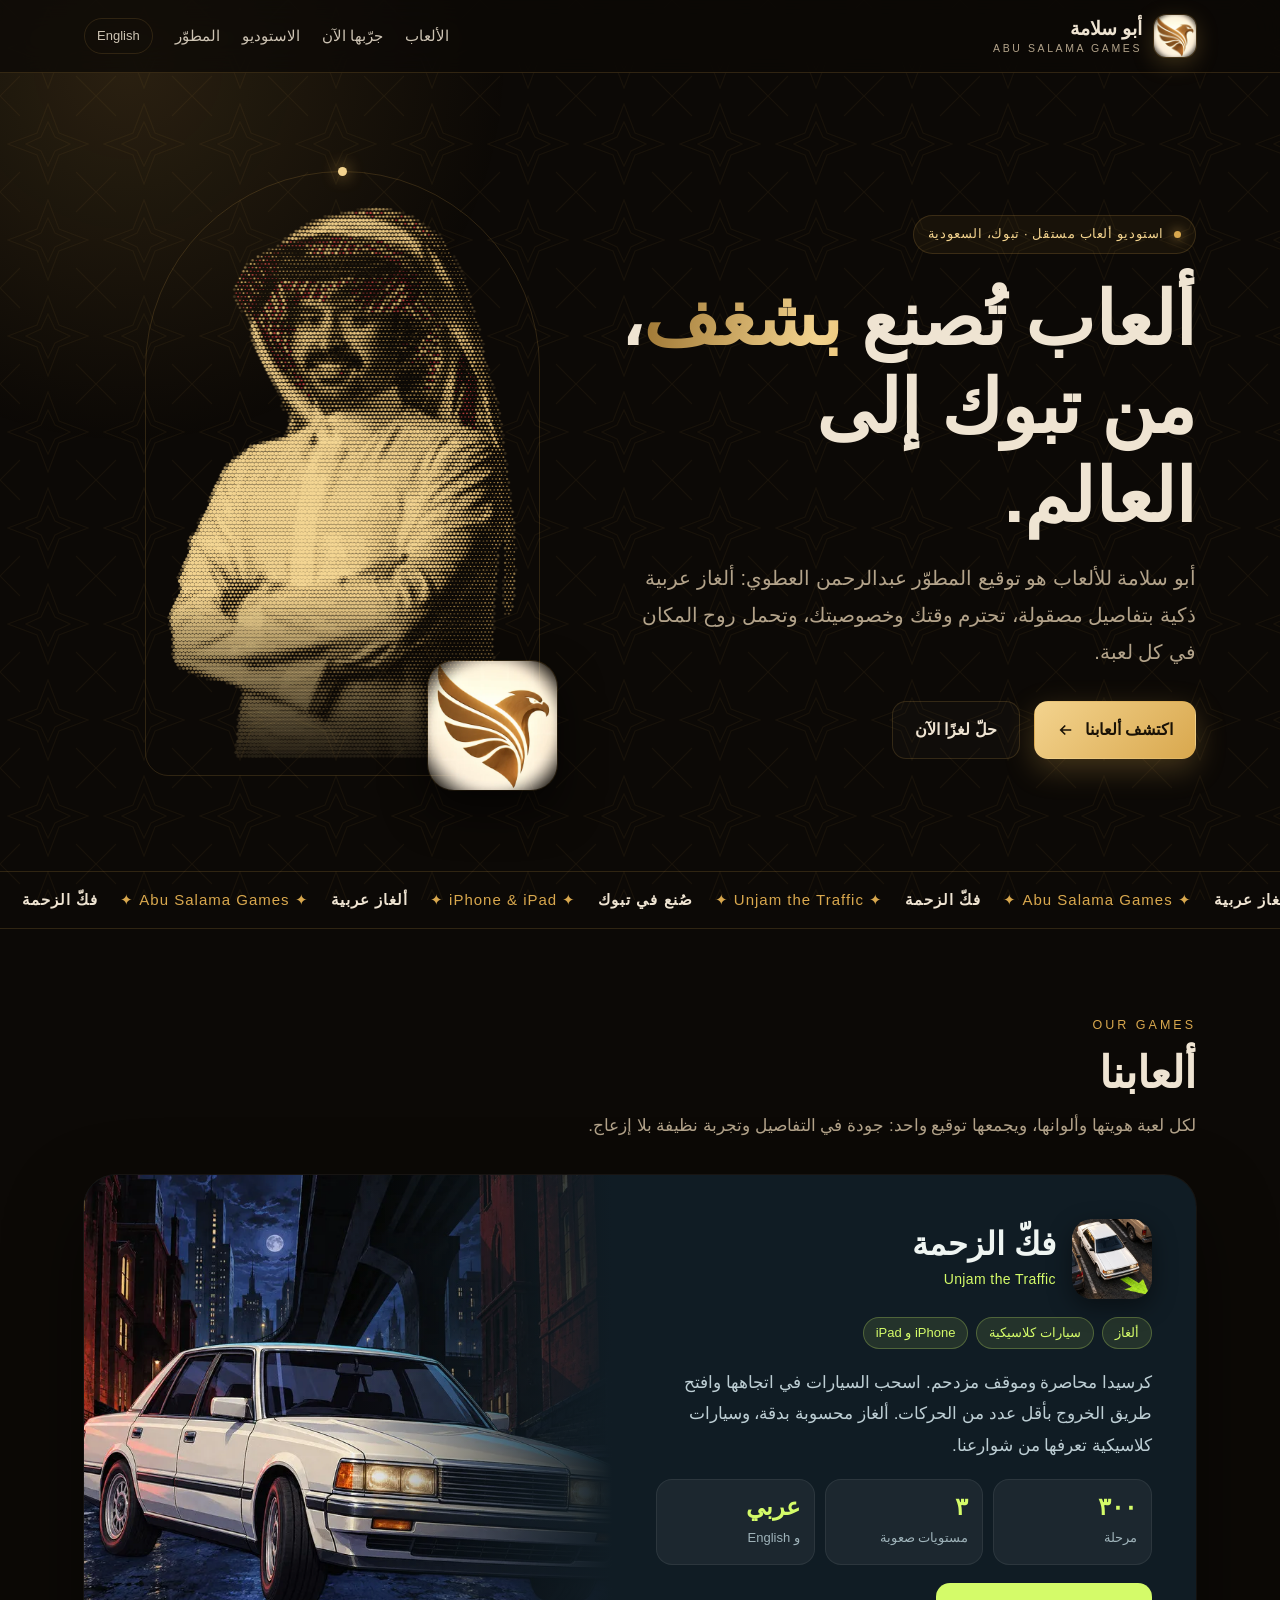
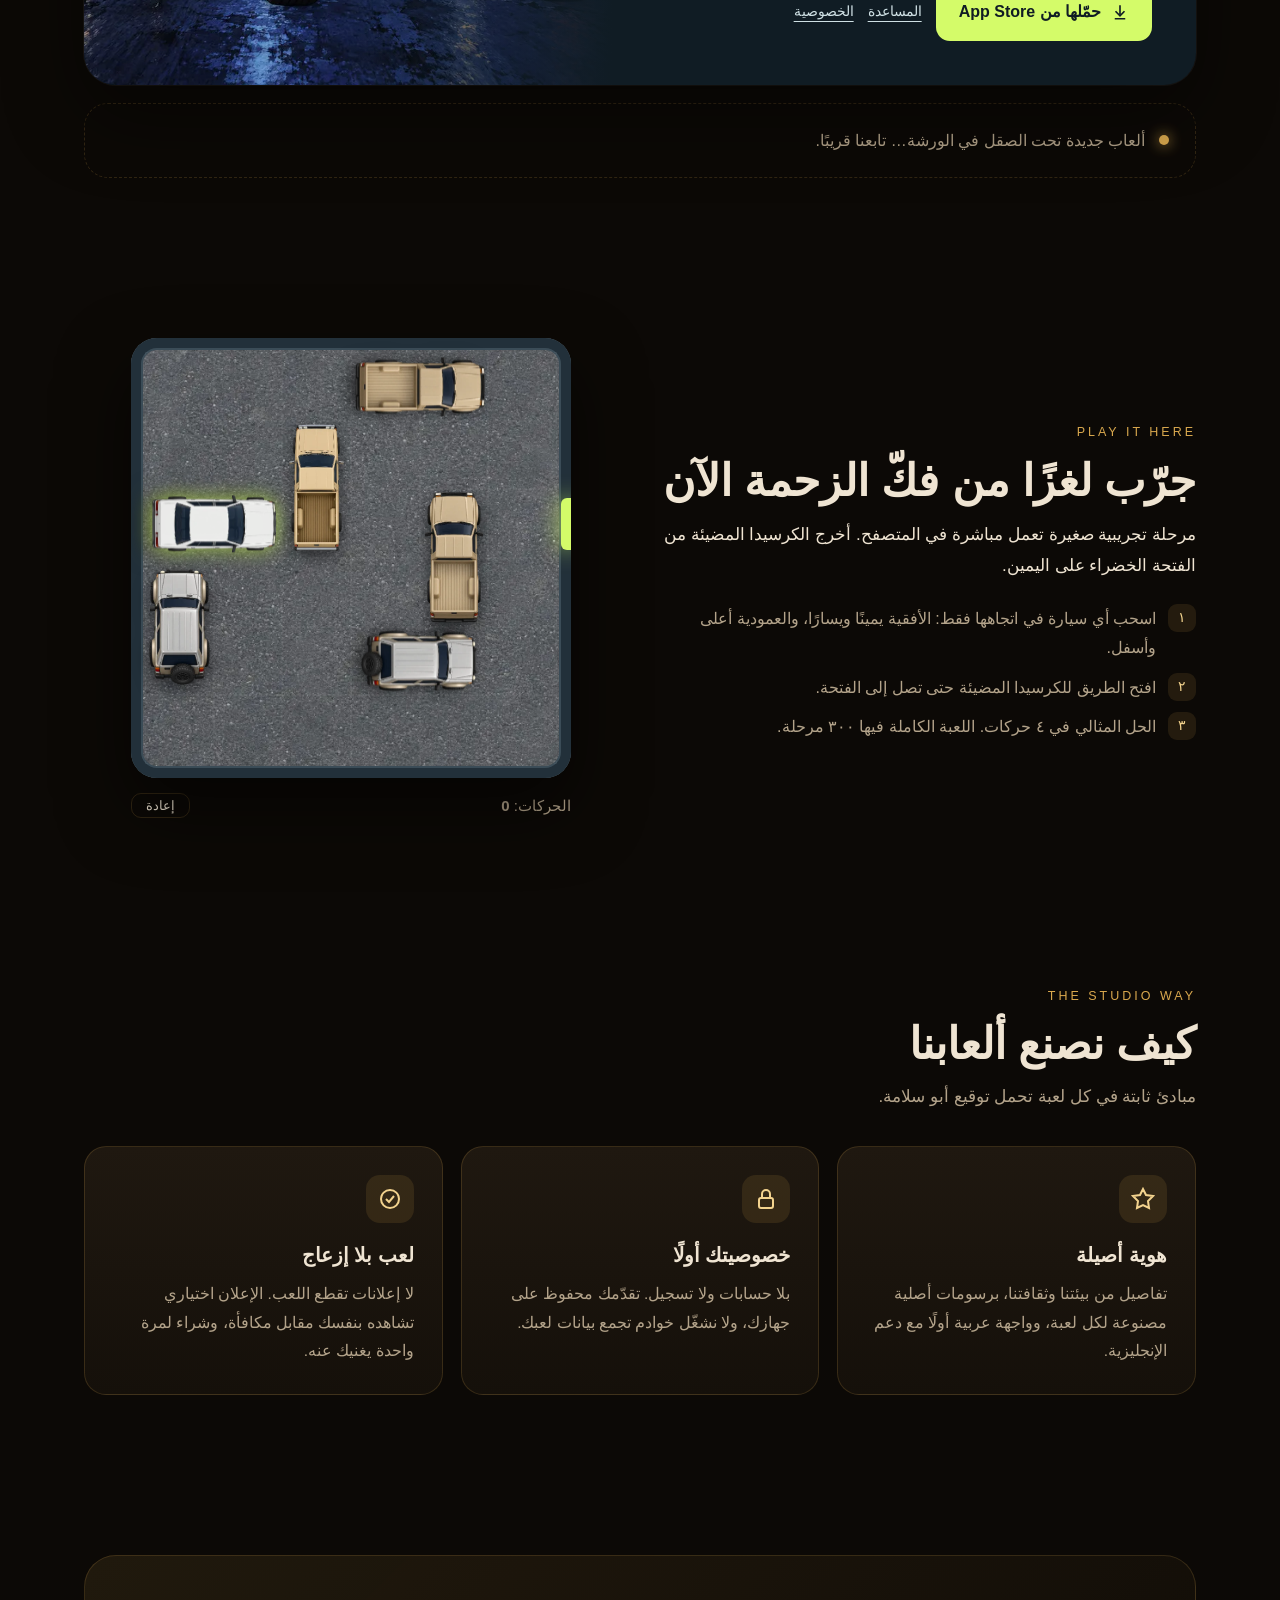
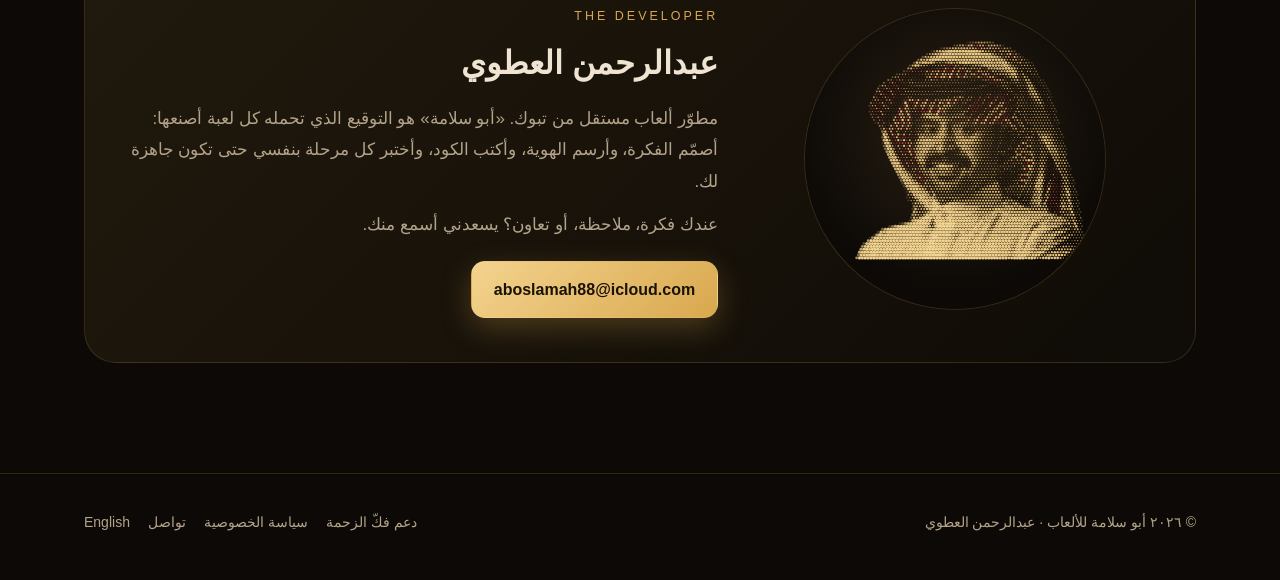
==== commit 643f4fa9: "Refresh stylesheet version" ====
--- a/index.html
+++ b/index.html
@@ -17,8 +17,8 @@
 <meta property="og:description" content="استوديو ألعاب مستقل من تبوك. العب «فكّ الزحمة» على الآيفون والآيباد.">
 <meta property="og:image" content="https://aboslamah88-bit.github.io/assets/fakk-zahma-poster.jpg">
 <meta name="twitter:card" content="summary_large_image">
-<link rel="stylesheet" href="assets/site.css?v=2">
-<script src="assets/site.js?v=2" defer></script>
+<link rel="stylesheet" href="assets/site.css?v=3">
+<script src="assets/site.js?v=3" defer></script>
 <script type="application/ld+json">{"@context":"https://schema.org","@type":"Organization","name":"أبو سلامة للألعاب","alternateName":"Abu Salama Games","url":"https://aboslamah88-bit.github.io/","logo":"https://aboslamah88-bit.github.io/assets/abu-salama-falcon-180.png","founder":{"@type":"Person","name":"عبدالرحمن العطوي","alternateName":"Abdulrhman Alatawi"},"email":"aboslamah88@icloud.com"}</script>
 </head>
 <body>
--- a/assets/site.css
+++ b/assets/site.css
@@ -170,3 +170,6 @@
 /* Keep logos and icons at their natural aspect ratio */
 img{height:auto}
 .art .seal{aspect-ratio:1;object-fit:contain}
+/* Keep the halftone portrait inside its arched frame */
+.art .dots{top:4%;right:0;bottom:auto;left:8%;width:92%;height:88%;border-radius:220px 220px 26px 26px;overflow:hidden}
+html[dir=ltr] .art .dots{left:8%;right:auto}
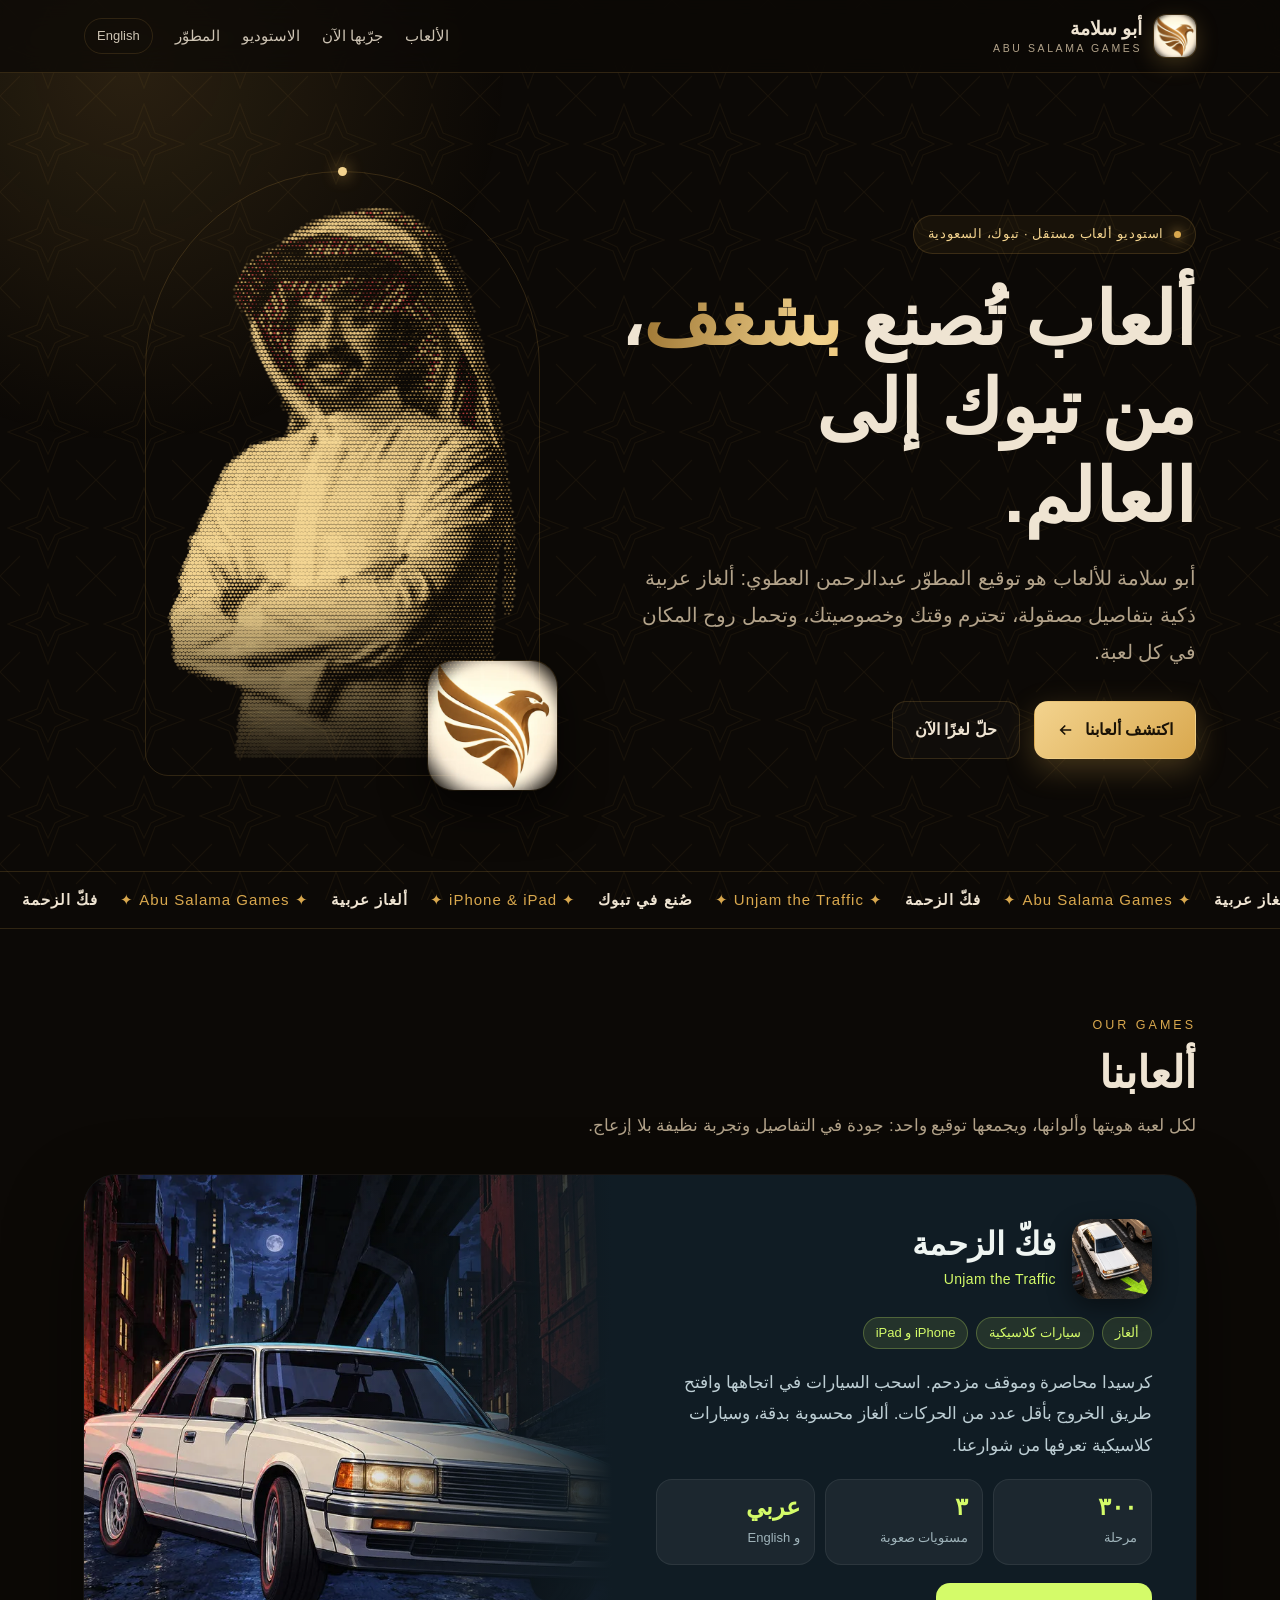
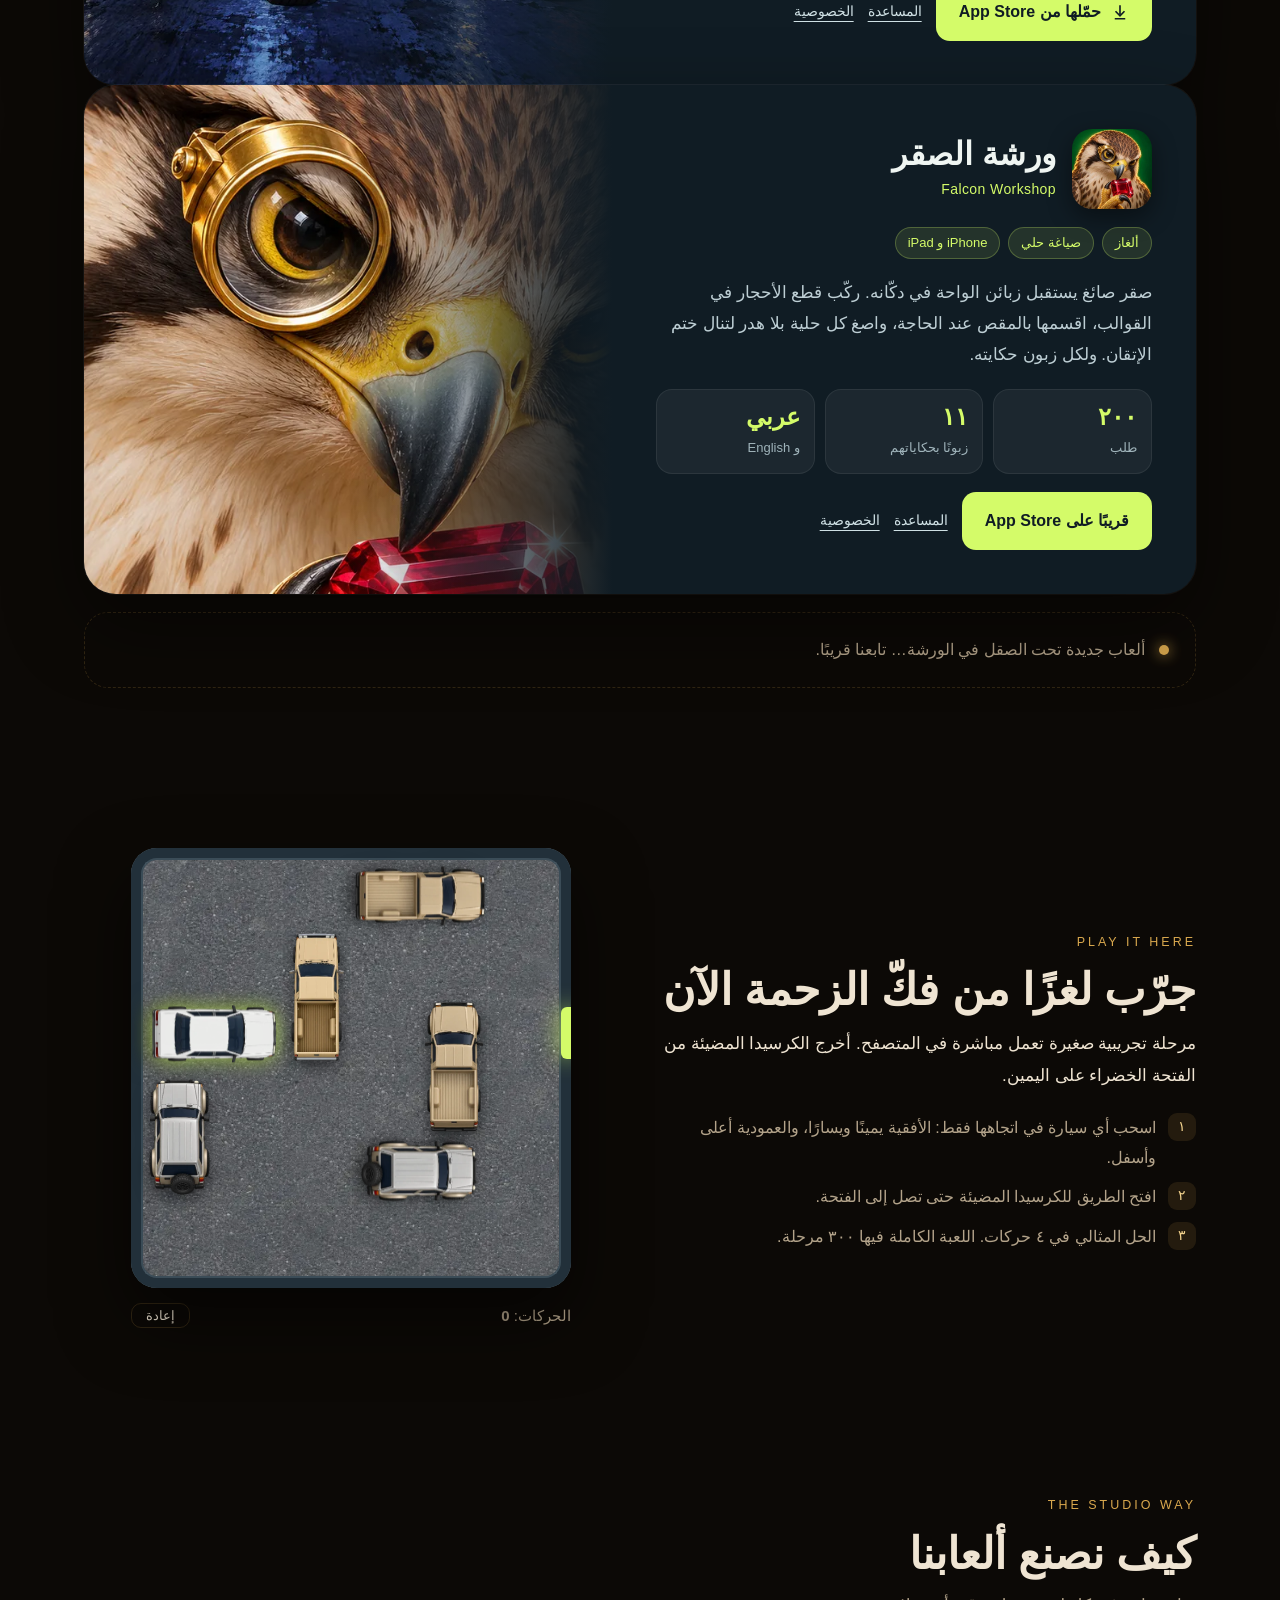
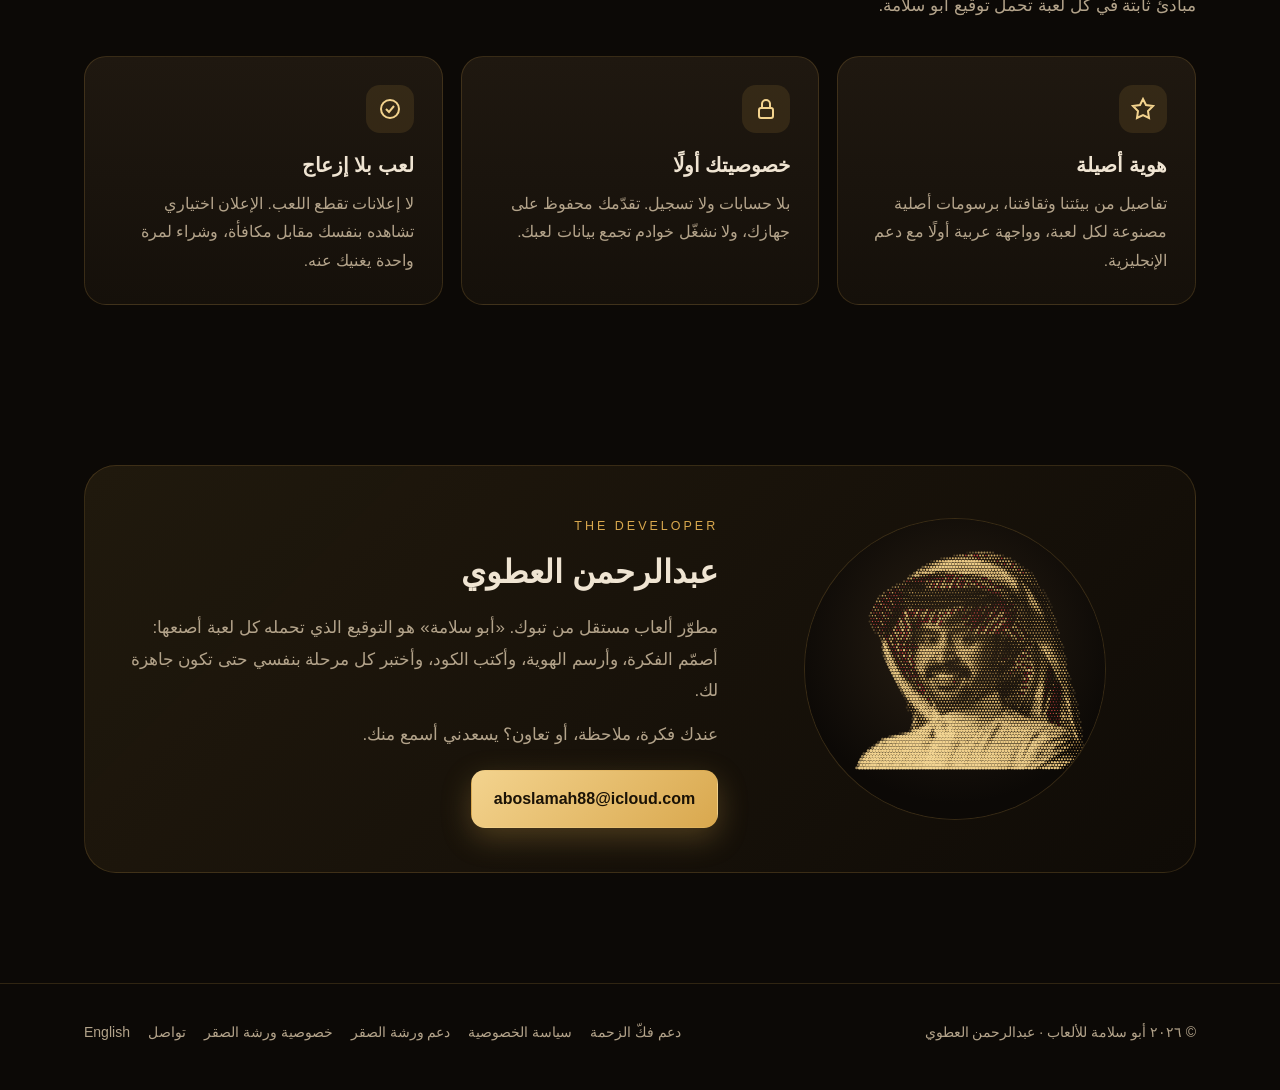
==== commit d7fe2e3e: "Add Falcon Workshop: help and privacy pages (AR/EN), home cards, sitemap Co-Authored-By: Claude Opus" ====
--- a/index.html
+++ b/index.html
@@ -95,6 +95,28 @@
     <div class="game-visual" style="background-image:url('assets/fakk-zahma-poster.webp')" role="img" aria-label="كرسيدا كلاسيكية بيضاء في شارع ليلي ممطر"></div>
    </article>
 
+   <article class="game reveal" aria-labelledby="fw-title">
+    <div class="game-info">
+     <div class="game-title">
+      <img src="assets/falcon-workshop-icon.webp" width="80" height="80" alt="أيقونة لعبة ورشة الصقر">
+      <div><h3 id="fw-title">ورشة الصقر</h3><span>Falcon Workshop</span></div>
+     </div>
+     <div class="chips"><span class="chip">ألغاز</span><span class="chip">صياغة حلي</span><span class="chip">iPhone و iPad</span></div>
+     <p>صقر صائغ يستقبل زبائن الواحة في دكّانه. ركّب قطع الأحجار في القوالب، اقسمها بالمقص عند الحاجة، واصغ كل حلية بلا هدر لتنال ختم الإتقان. ولكل زبون حكايته.</p>
+     <div class="stats">
+      <div class="stat"><b>٢٠٠</b><small>طلب</small></div>
+      <div class="stat"><b>١١</b><small>زبونًا بحكاياتهم</small></div>
+      <div class="stat"><b>عربي</b><small>و English</small></div>
+     </div>
+     <div class="links">
+      <span class="btn btn-acc" aria-disabled="true">قريبًا على App Store</span>
+      <a class="small" href="falcon-workshop/">المساعدة</a>
+      <a class="small" href="falcon-workshop/privacy.html">الخصوصية</a>
+     </div>
+    </div>
+    <div class="game-visual" style="background-image:url('assets/falcon-workshop-poster.webp')" role="img" aria-label="صقر بعدسة صائغ ذهبية يمسك ياقوتة حمراء"></div>
+   </article>
+
    <div class="soon reveal"><i></i><span>ألعاب جديدة تحت الصقل في الورشة… تابعنا قريبًا.</span></div>
   </div>
  </section>
@@ -163,6 +185,8 @@
   <nav aria-label="روابط التذييل">
    <a href="fakk-zahma/">دعم فكّ الزحمة</a>
    <a href="fakk-zahma/privacy.html">سياسة الخصوصية</a>
+   <a href="falcon-workshop/">دعم ورشة الصقر</a>
+   <a href="falcon-workshop/privacy.html">خصوصية ورشة الصقر</a>
    <a href="mailto:aboslamah88@icloud.com">تواصل</a>
    <a href="en/" lang="en">English</a>
   </nav>
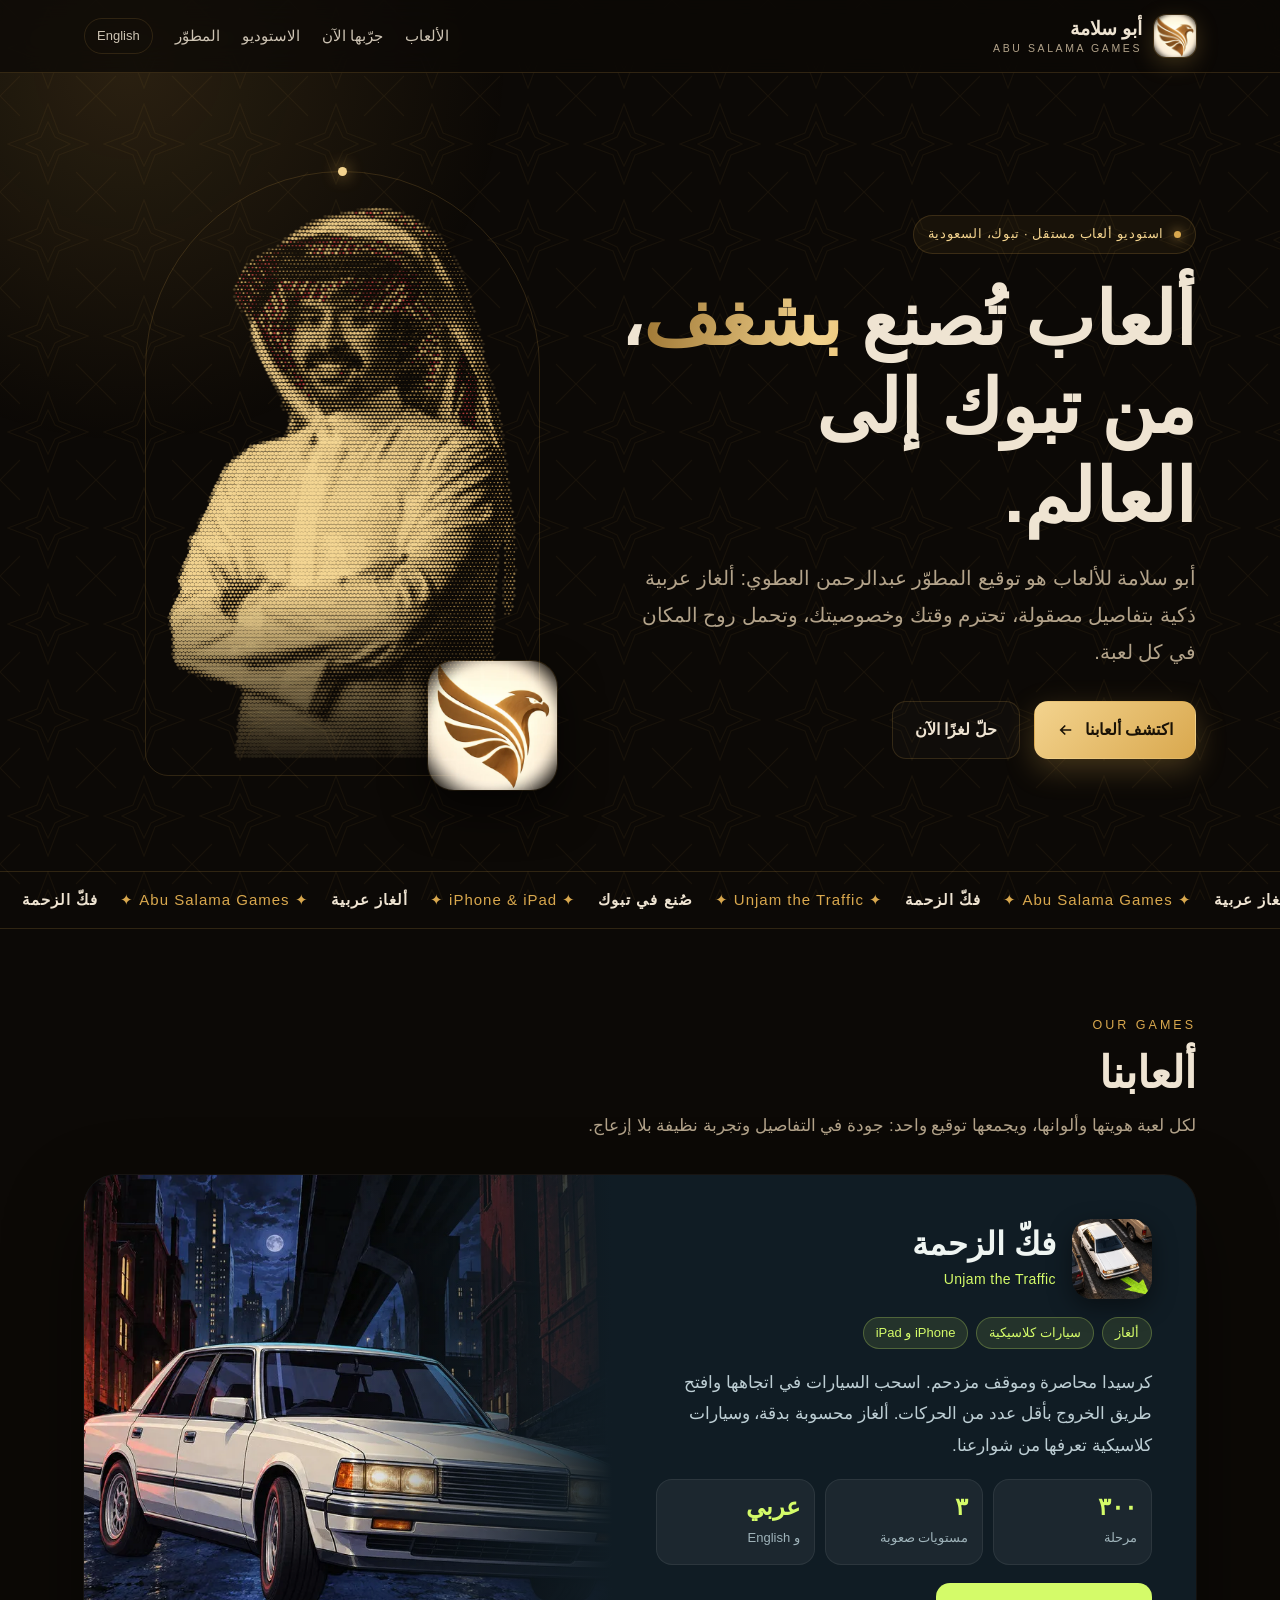
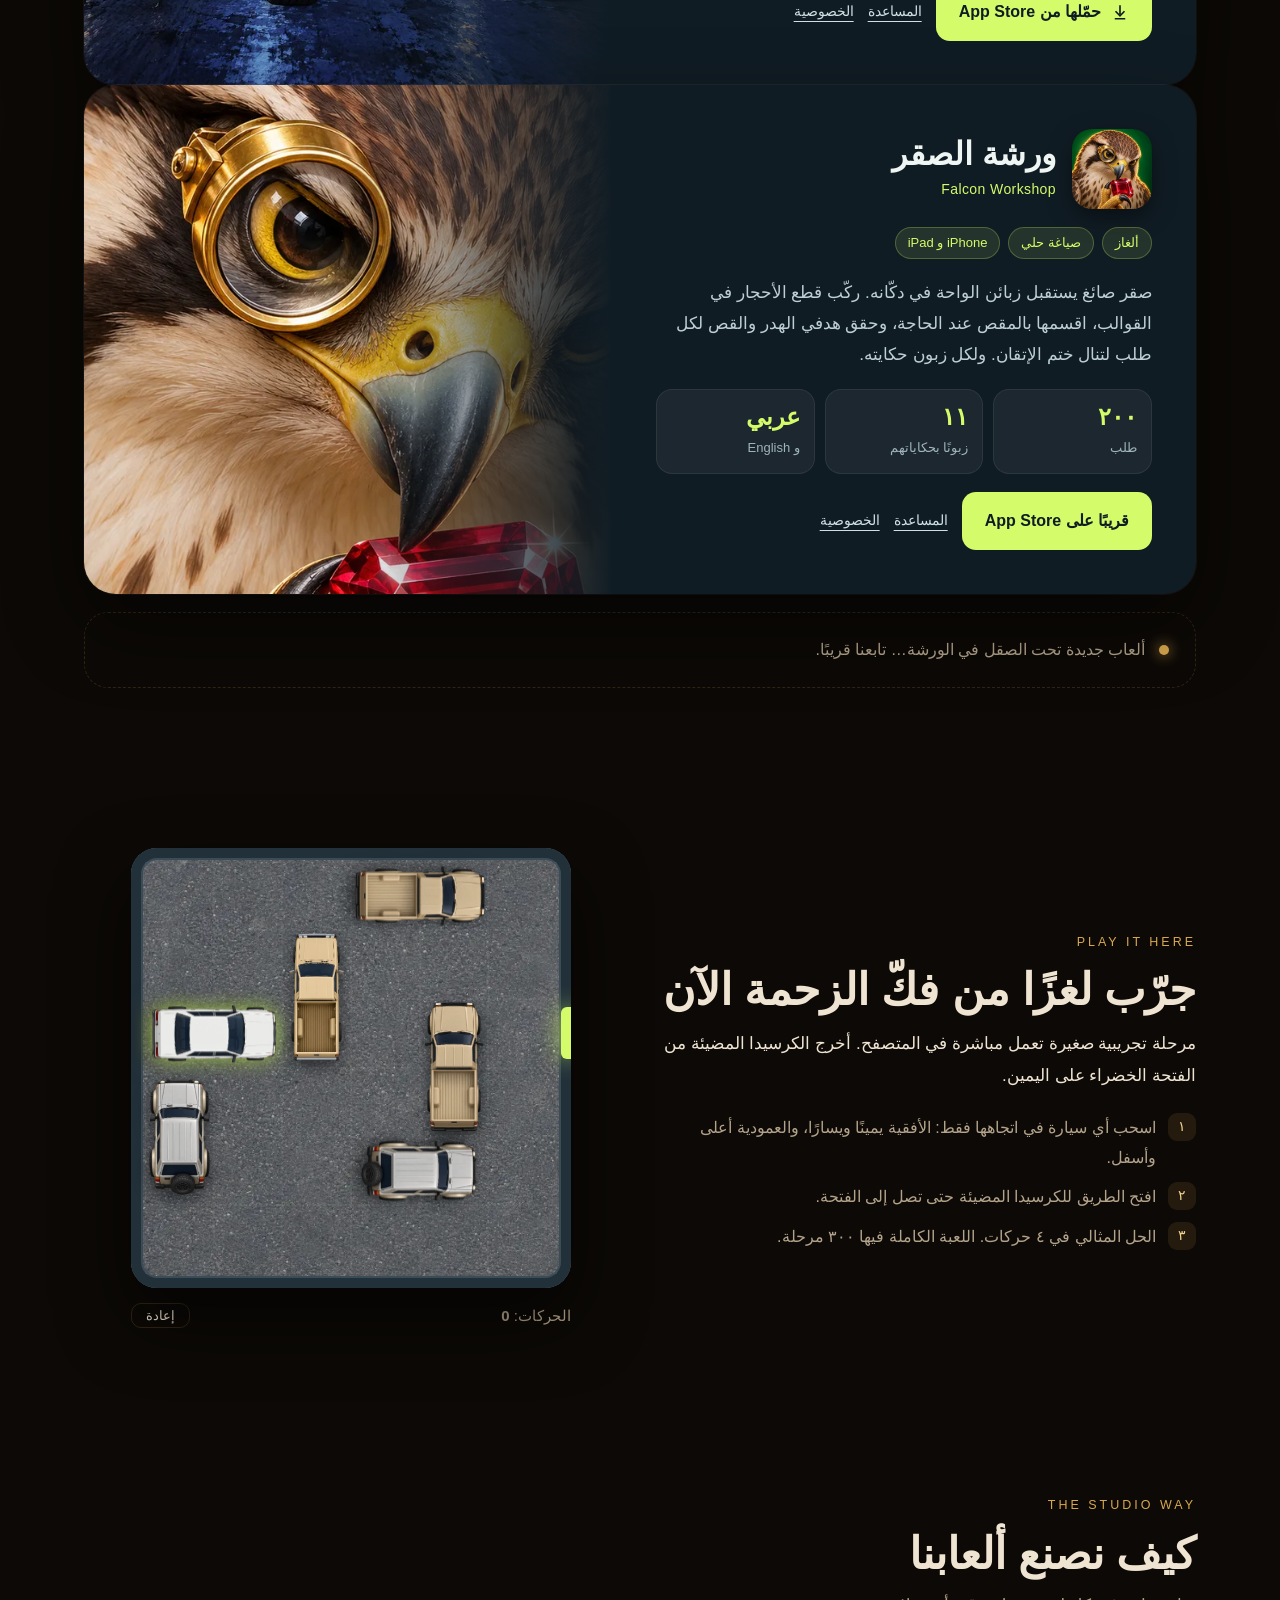
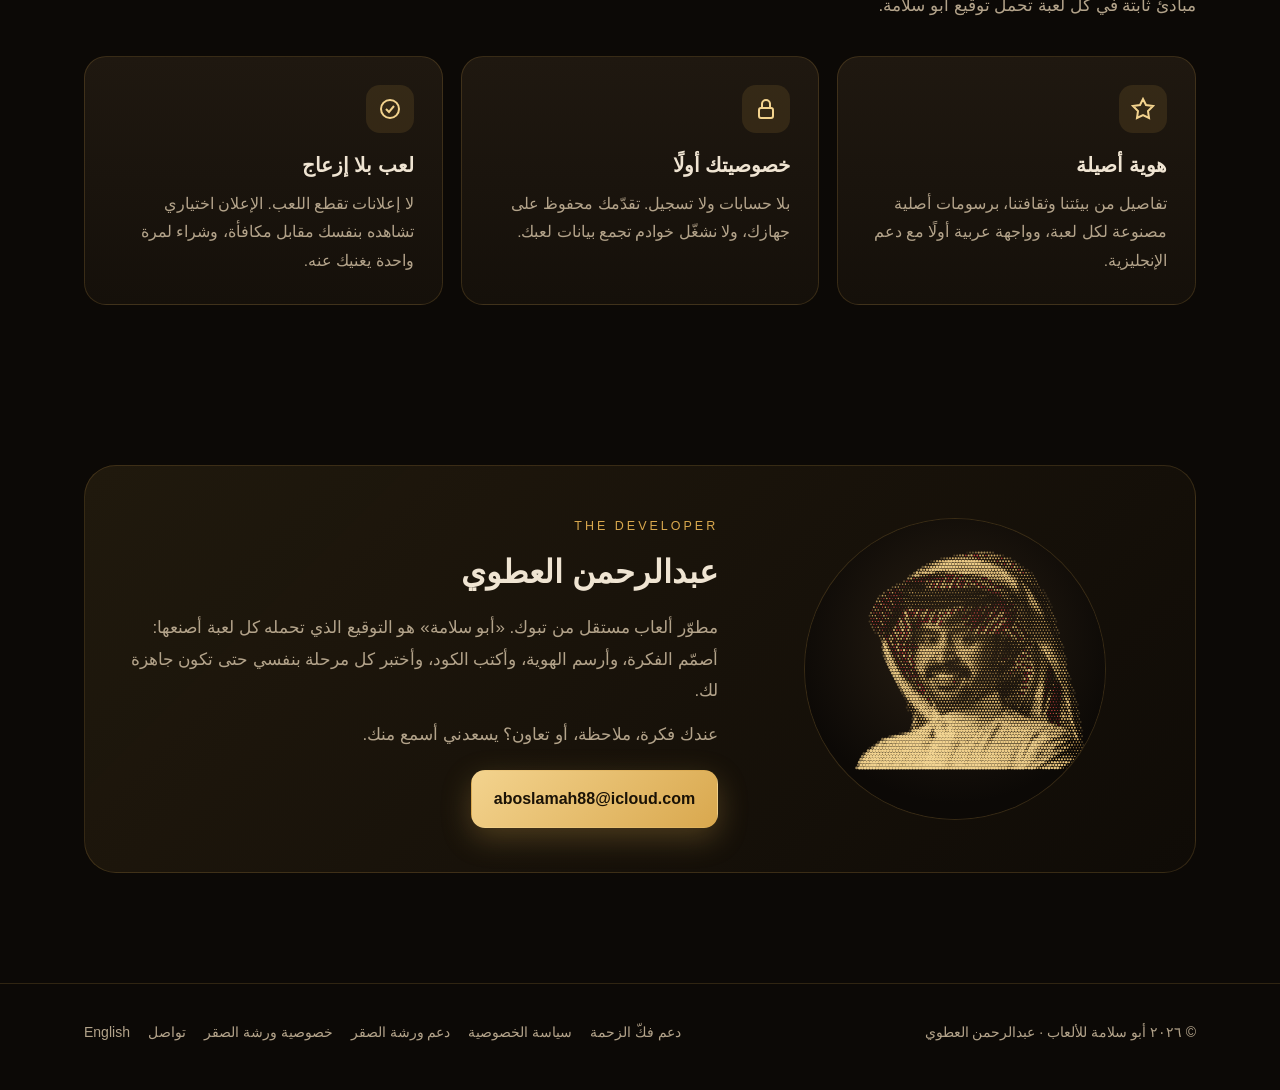
==== commit 505b4f14: "Align Falcon Workshop card with mastery targets" ====
--- a/index.html
+++ b/index.html
@@ -102,7 +102,7 @@
       <div><h3 id="fw-title">ورشة الصقر</h3><span>Falcon Workshop</span></div>
      </div>
      <div class="chips"><span class="chip">ألغاز</span><span class="chip">صياغة حلي</span><span class="chip">iPhone و iPad</span></div>
-     <p>صقر صائغ يستقبل زبائن الواحة في دكّانه. ركّب قطع الأحجار في القوالب، اقسمها بالمقص عند الحاجة، واصغ كل حلية بلا هدر لتنال ختم الإتقان. ولكل زبون حكايته.</p>
+     <p>صقر صائغ يستقبل زبائن الواحة في دكّانه. ركّب قطع الأحجار في القوالب، اقسمها بالمقص عند الحاجة، وحقق هدفي الهدر والقص لكل طلب لتنال ختم الإتقان. ولكل زبون حكايته.</p>
      <div class="stats">
       <div class="stat"><b>٢٠٠</b><small>طلب</small></div>
       <div class="stat"><b>١١</b><small>زبونًا بحكاياتهم</small></div>
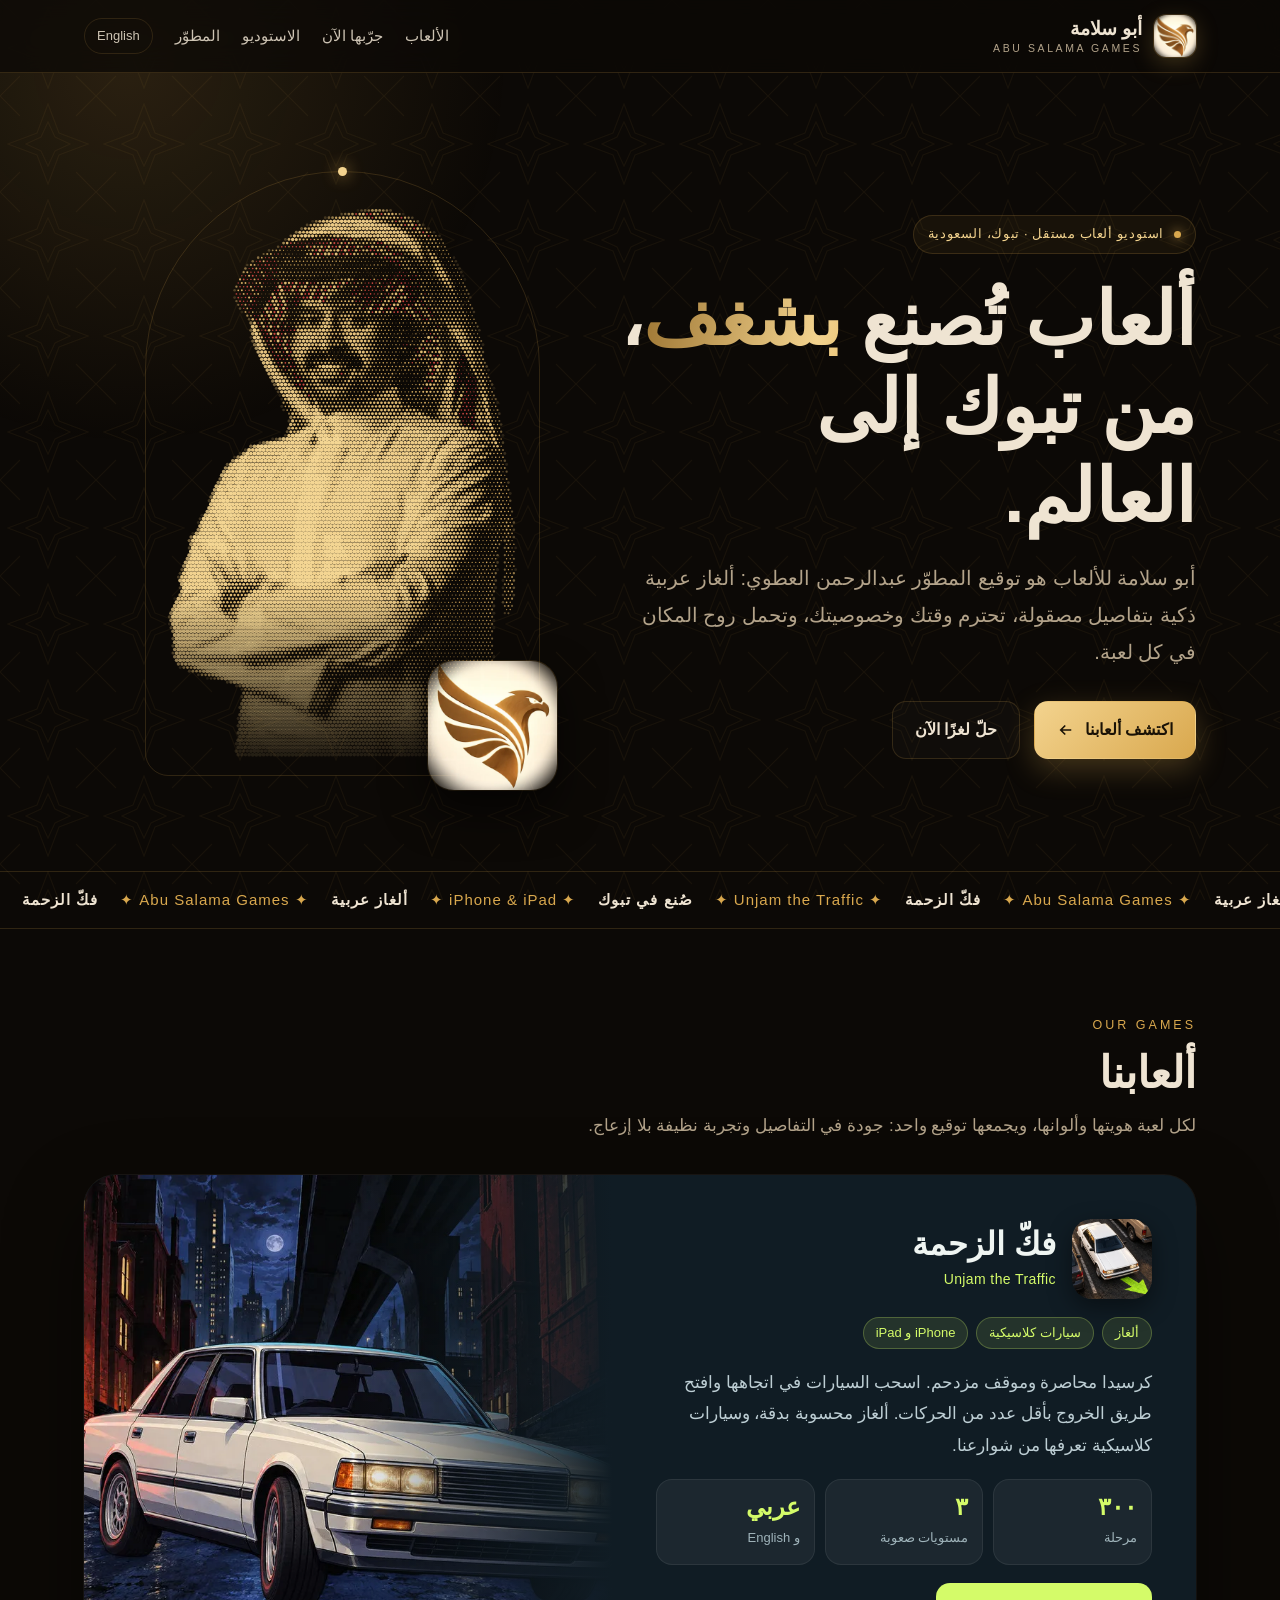
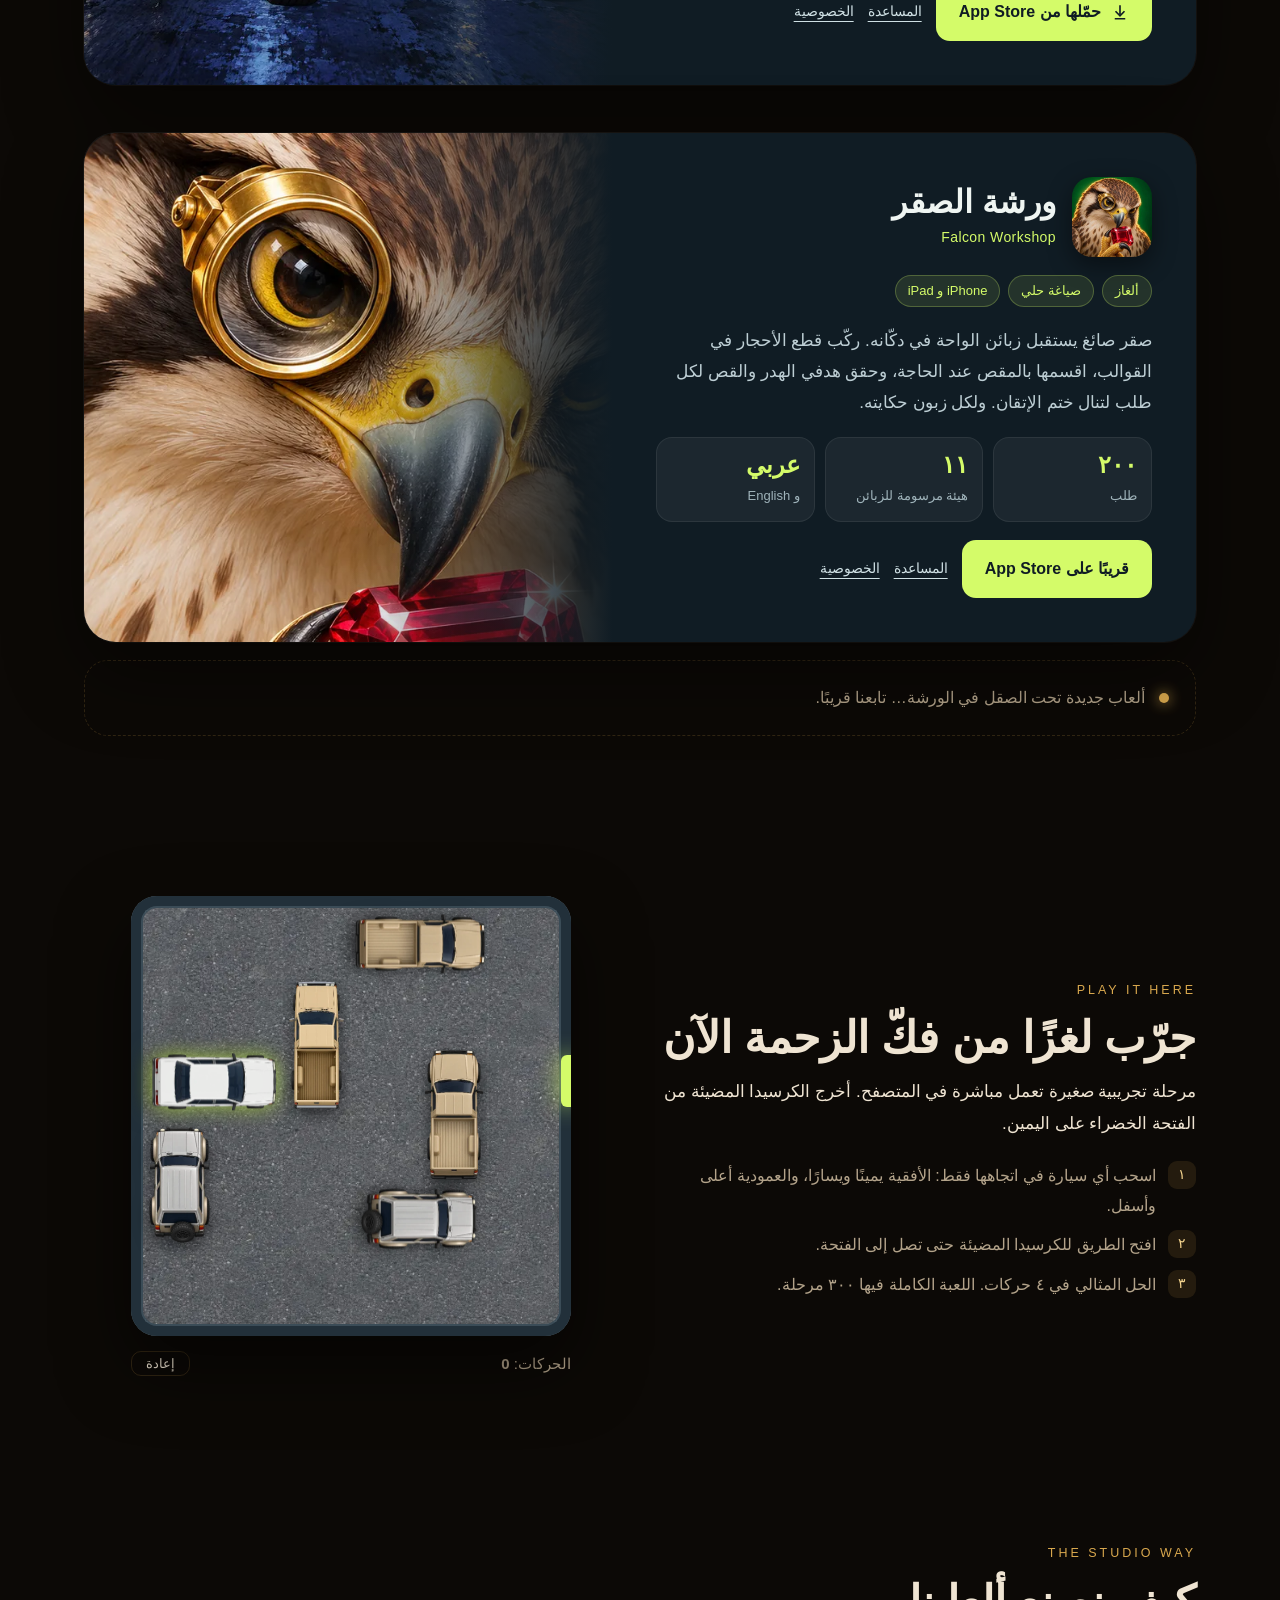
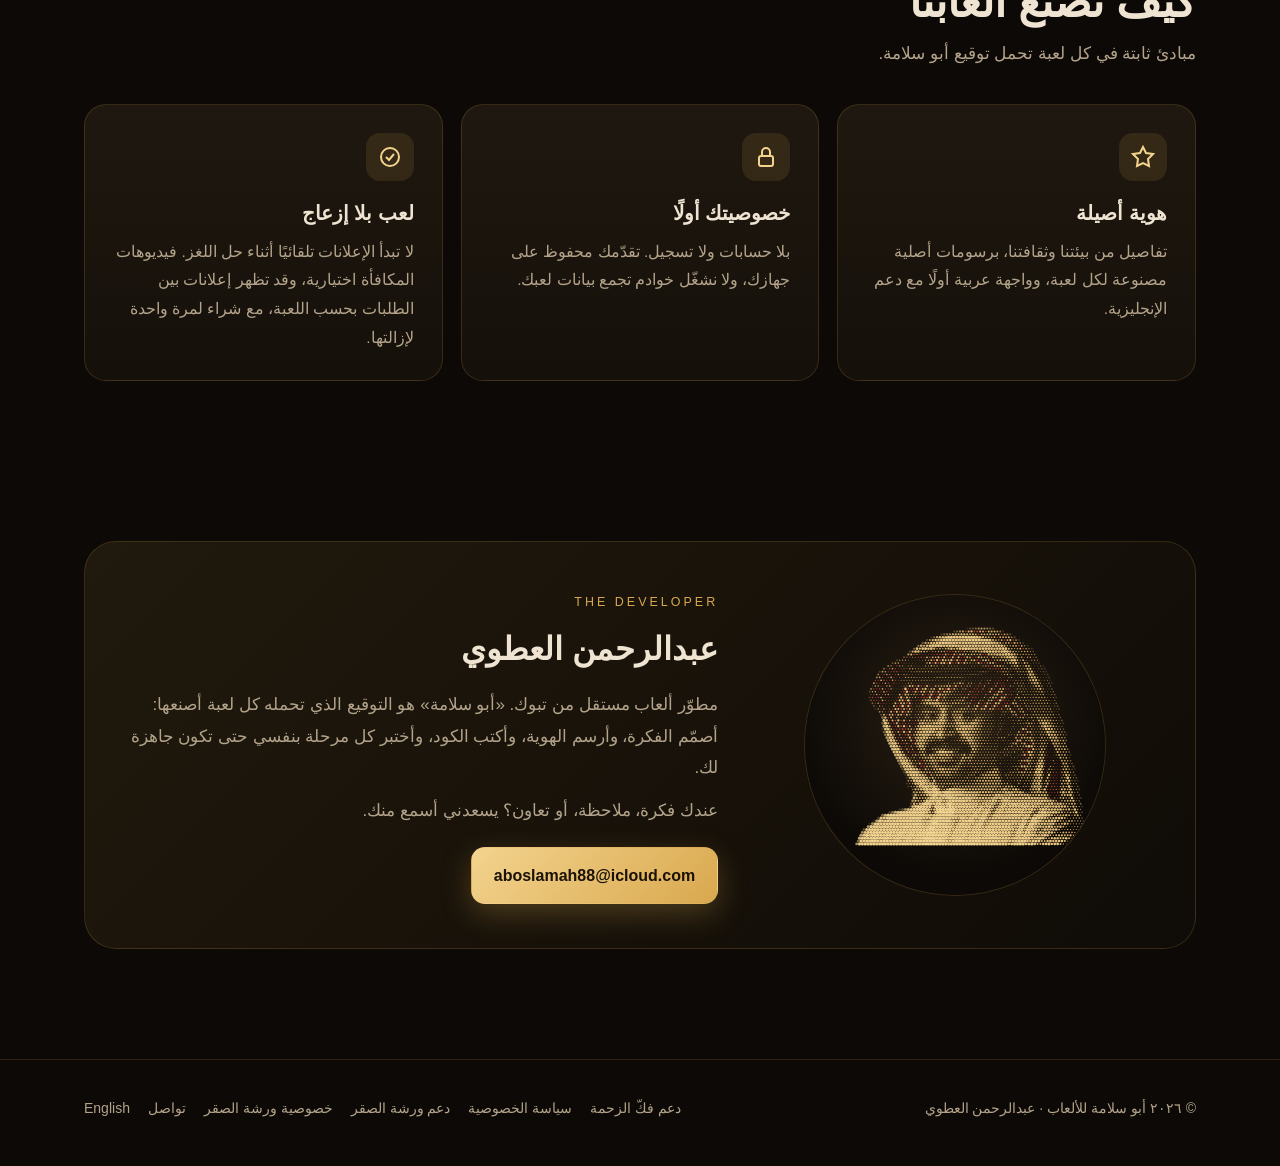
==== commit 5b1c1726: "Preserve developer portraits and refine game cards" ====
--- a/index.html
+++ b/index.html
@@ -17,8 +17,8 @@
 <meta property="og:description" content="استوديو ألعاب مستقل من تبوك. العب «فكّ الزحمة» على الآيفون والآيباد.">
 <meta property="og:image" content="https://aboslamah88-bit.github.io/assets/fakk-zahma-poster.jpg">
 <meta name="twitter:card" content="summary_large_image">
-<link rel="stylesheet" href="assets/site.css?v=3">
-<script src="assets/site.js?v=3" defer></script>
+<link rel="stylesheet" href="assets/site.css?v=4">
+<script src="assets/site.js?v=4" defer></script>
 <script type="application/ld+json">{"@context":"https://schema.org","@type":"Organization","name":"أبو سلامة للألعاب","alternateName":"Abu Salama Games","url":"https://aboslamah88-bit.github.io/","logo":"https://aboslamah88-bit.github.io/assets/abu-salama-falcon-180.png","founder":{"@type":"Person","name":"عبدالرحمن العطوي","alternateName":"Abdulrhman Alatawi"},"email":"aboslamah88@icloud.com"}</script>
 </head>
 <body>
@@ -56,7 +56,7 @@
    </div>
    <div class="art reveal" aria-hidden="true">
     <div class="frame"></div>
-    <canvas class="dots" data-dots="assets/portrait-dots.txt"></canvas>
+    <img class="dots" src="assets/portrait-dots.svg" width="1045" height="1660" alt="">
     <img class="seal" src="assets/abu-salama-falcon.webp" width="360" height="360" alt="">
    </div>
   </div>
@@ -105,7 +105,7 @@
      <p>صقر صائغ يستقبل زبائن الواحة في دكّانه. ركّب قطع الأحجار في القوالب، اقسمها بالمقص عند الحاجة، وحقق هدفي الهدر والقص لكل طلب لتنال ختم الإتقان. ولكل زبون حكايته.</p>
      <div class="stats">
       <div class="stat"><b>٢٠٠</b><small>طلب</small></div>
-      <div class="stat"><b>١١</b><small>زبونًا بحكاياتهم</small></div>
+      <div class="stat"><b>١١</b><small>هيئة مرسومة للزبائن</small></div>
       <div class="stat"><b>عربي</b><small>و English</small></div>
      </div>
      <div class="links">
@@ -158,7 +158,7 @@
    <div class="cards">
     <div class="card reveal"><div class="ico"><svg viewBox="0 0 24 24" fill="none" stroke="currentColor" stroke-width="2" aria-hidden="true"><path d="M12 2l3 6 7 1-5 5 1 7-6-3-6 3 1-7-5-5 7-1z"/></svg></div><h3>هوية أصيلة</h3><p>تفاصيل من بيئتنا وثقافتنا، برسومات أصلية مصنوعة لكل لعبة، وواجهة عربية أولًا مع دعم الإنجليزية.</p></div>
     <div class="card reveal"><div class="ico"><svg viewBox="0 0 24 24" fill="none" stroke="currentColor" stroke-width="2" aria-hidden="true"><rect x="5" y="11" width="14" height="10" rx="2"/><path d="M8 11V7a4 4 0 018 0v4"/></svg></div><h3>خصوصيتك أولًا</h3><p>بلا حسابات ولا تسجيل. تقدّمك محفوظ على جهازك، ولا نشغّل خوادم تجمع بيانات لعبك.</p></div>
-    <div class="card reveal"><div class="ico"><svg viewBox="0 0 24 24" fill="none" stroke="currentColor" stroke-width="2" aria-hidden="true"><circle cx="12" cy="12" r="9"/><path d="M8 12l3 3 5-6"/></svg></div><h3>لعب بلا إزعاج</h3><p>لا إعلانات تقطع اللعب. الإعلان اختياري تشاهده بنفسك مقابل مكافأة، وشراء لمرة واحدة يغنيك عنه.</p></div>
+    <div class="card reveal"><div class="ico"><svg viewBox="0 0 24 24" fill="none" stroke="currentColor" stroke-width="2" aria-hidden="true"><circle cx="12" cy="12" r="9"/><path d="M8 12l3 3 5-6"/></svg></div><h3>لعب بلا إزعاج</h3><p>لا تبدأ الإعلانات تلقائيًا أثناء حل اللغز. فيديوهات المكافأة اختيارية، وقد تظهر إعلانات بين الطلبات بحسب اللعبة، مع شراء لمرة واحدة لإزالتها.</p></div>
    </div>
   </div>
  </section>
@@ -166,7 +166,7 @@
  <section id="about">
   <div class="wrap">
    <div class="about reveal">
-    <div class="mini-art" aria-hidden="true"><canvas data-dots="assets/portrait-dots.txt" data-crop="head"></canvas></div>
+    <div class="mini-art" aria-hidden="true"><img src="assets/portrait-head.svg" width="1045" height="1045" alt=""></div>
     <div>
      <span class="kicker">The Developer</span>
      <h2>عبدالرحمن العطوي</h2>
--- a/assets/site.css
+++ b/assets/site.css
@@ -78,6 +78,7 @@
 
 /* Game card — each game keeps its own palette inside the studio frame */
 .game{--g-bg:#101c24;--g-acc:#d4fb69;--g-txt:#eff5f2;position:relative;display:grid;grid-template-columns:1.05fr .95fr;border-radius:32px;overflow:hidden;background:var(--g-bg);color:var(--g-txt);box-shadow:0 30px 80px rgba(0,0,0,.45),0 0 0 1px rgba(255,255,255,.06)}
+#games .game + .game{margin-block-start:clamp(28px,4vw,48px)}
 .game-info{padding:44px;display:flex;flex-direction:column;gap:18px;position:relative;z-index:1}
 .game-title{display:flex;align-items:center;gap:16px}
 .game-title img{width:80px;height:80px;border-radius:20px;box-shadow:0 8px 24px rgba(0,0,0,.45)}
@@ -137,7 +138,7 @@
 /* About */
 .about{display:grid;grid-template-columns:.8fr 1.2fr;gap:40px;align-items:center;background:linear-gradient(135deg,rgba(217,168,78,.10),rgba(217,168,78,.02));border:1px solid var(--line);border-radius:32px;padding:44px;overflow:hidden}
 .about .mini-art{position:relative;aspect-ratio:1;max-width:300px;justify-self:center;width:100%;border-radius:50%;background:radial-gradient(circle at 50% 40%,#2a2014,#0c0906 70%);overflow:hidden;box-shadow:0 0 0 1px var(--line)}
-.about .mini-art canvas{position:absolute;inset:0;width:100%;height:100%}
+.about .mini-art img{position:absolute;inset:0;width:100%;height:100%;object-fit:contain}
 .about h2{margin:4px 0 10px;font-size:32px}
 .about p{margin:0 0 12px;color:var(--muted);font-size:17px}
 .about .mail{display:inline-flex;margin-top:8px}
@@ -171,5 +172,5 @@
 img{height:auto}
 .art .seal{aspect-ratio:1;object-fit:contain}
 /* Keep the halftone portrait inside its arched frame */
-.art .dots{top:4%;right:0;bottom:auto;left:8%;width:92%;height:88%;border-radius:220px 220px 26px 26px;overflow:hidden}
+.art .dots{top:4%;right:0;bottom:auto;left:8%;width:92%;height:88%;border-radius:220px 220px 26px 26px;overflow:hidden;object-fit:contain;object-position:center bottom}
 html[dir=ltr] .art .dots{left:8%;right:auto}
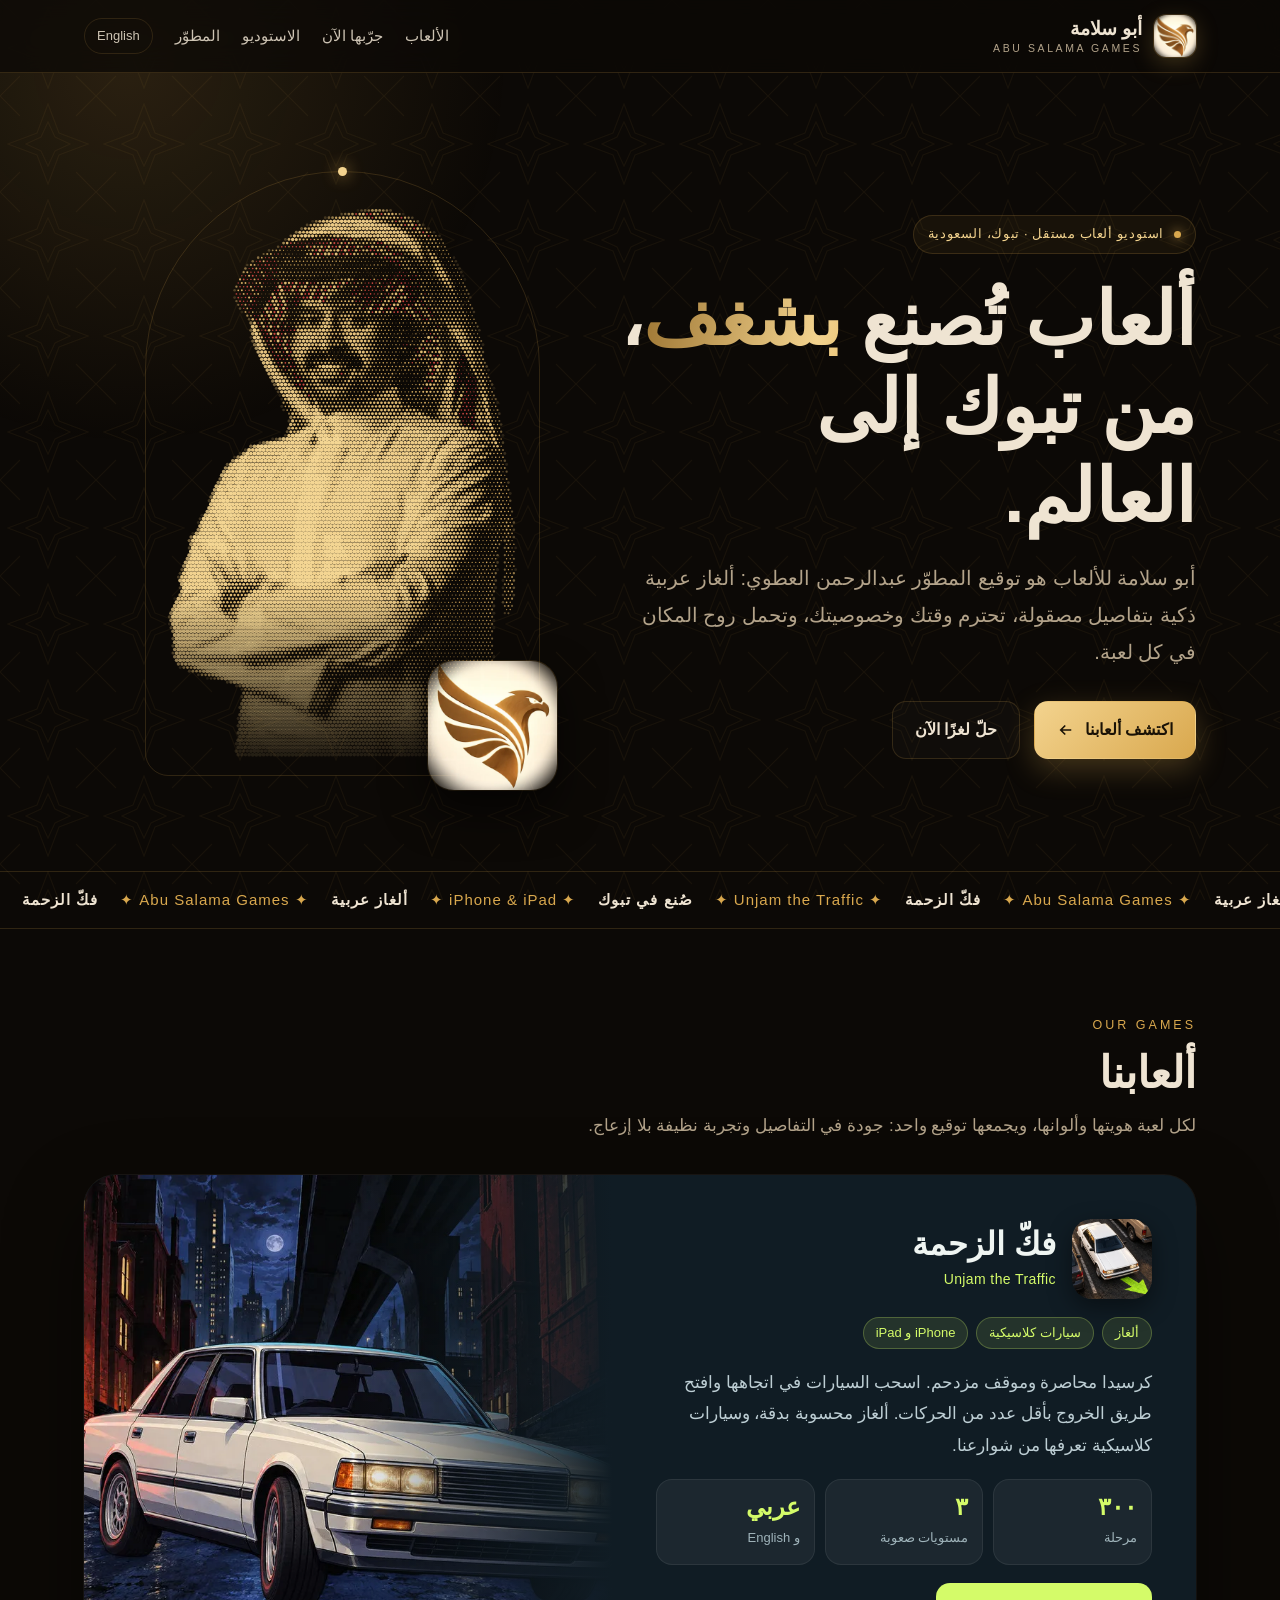
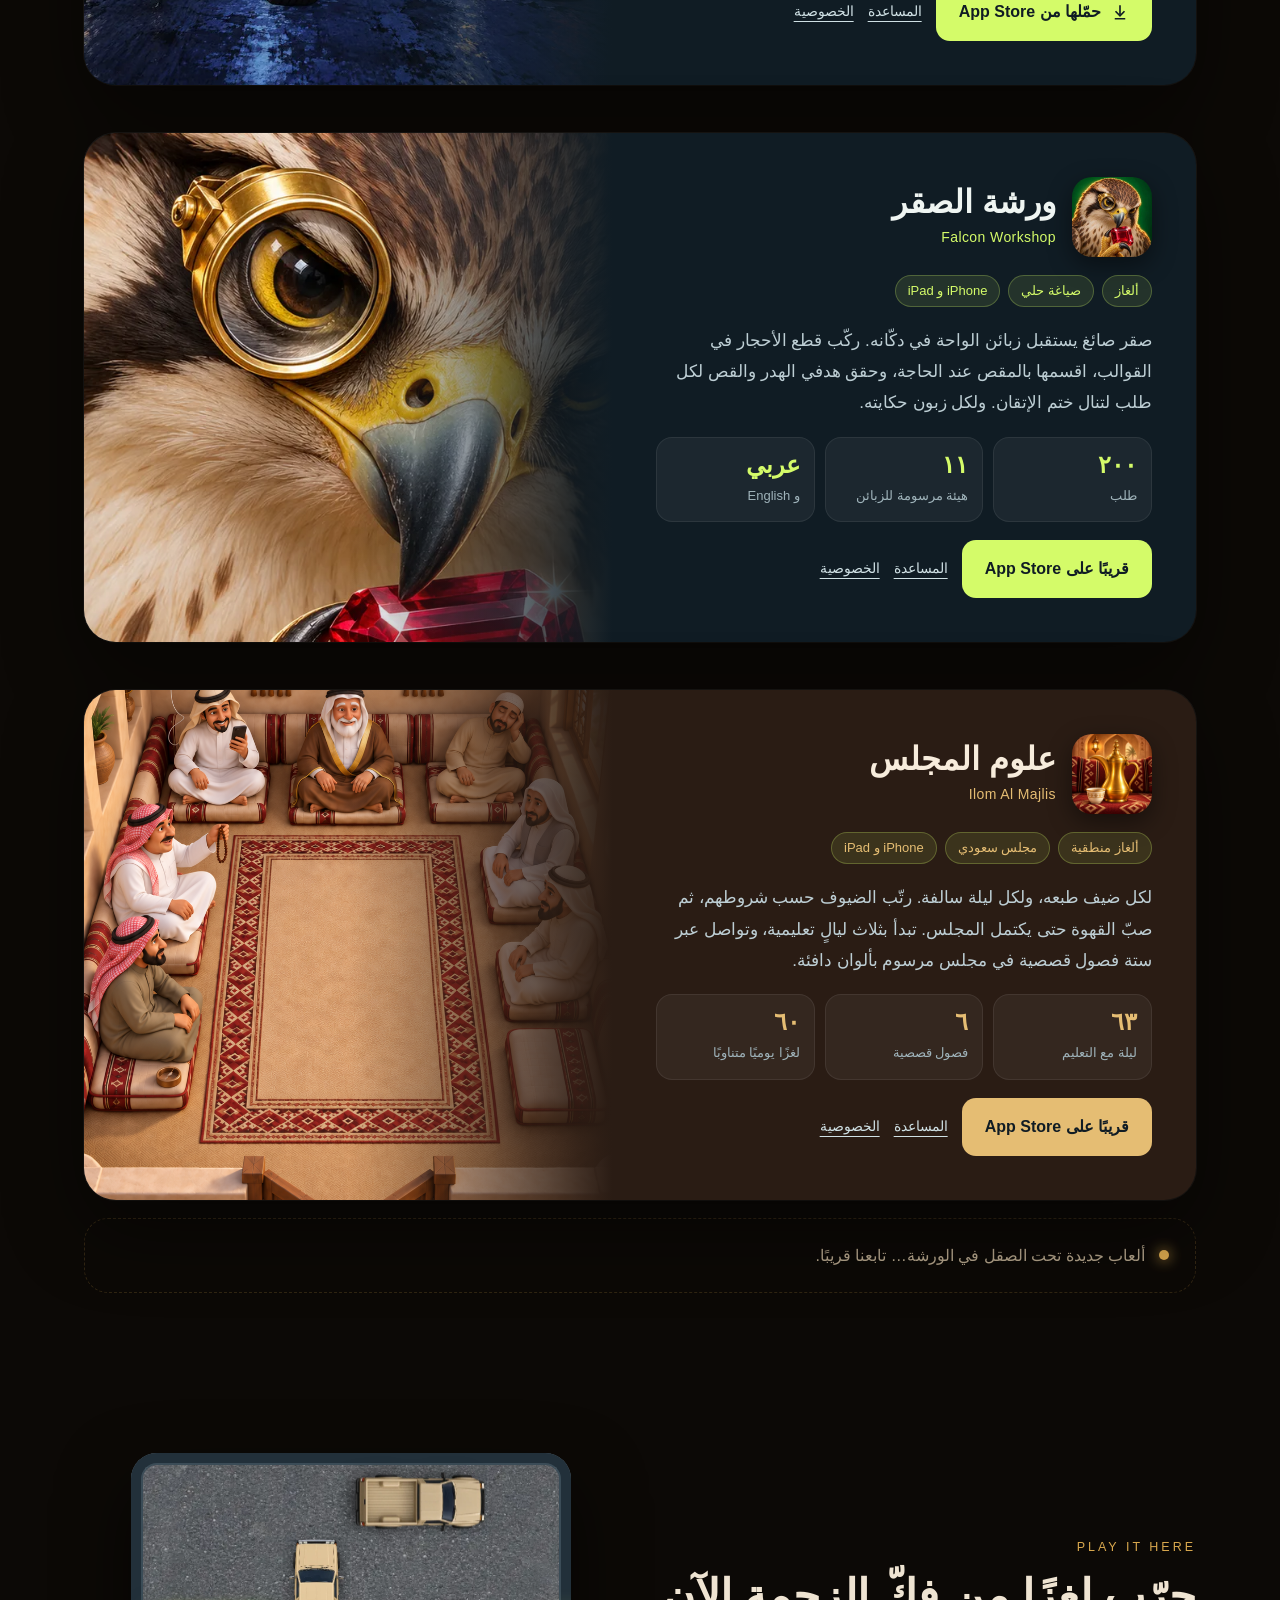
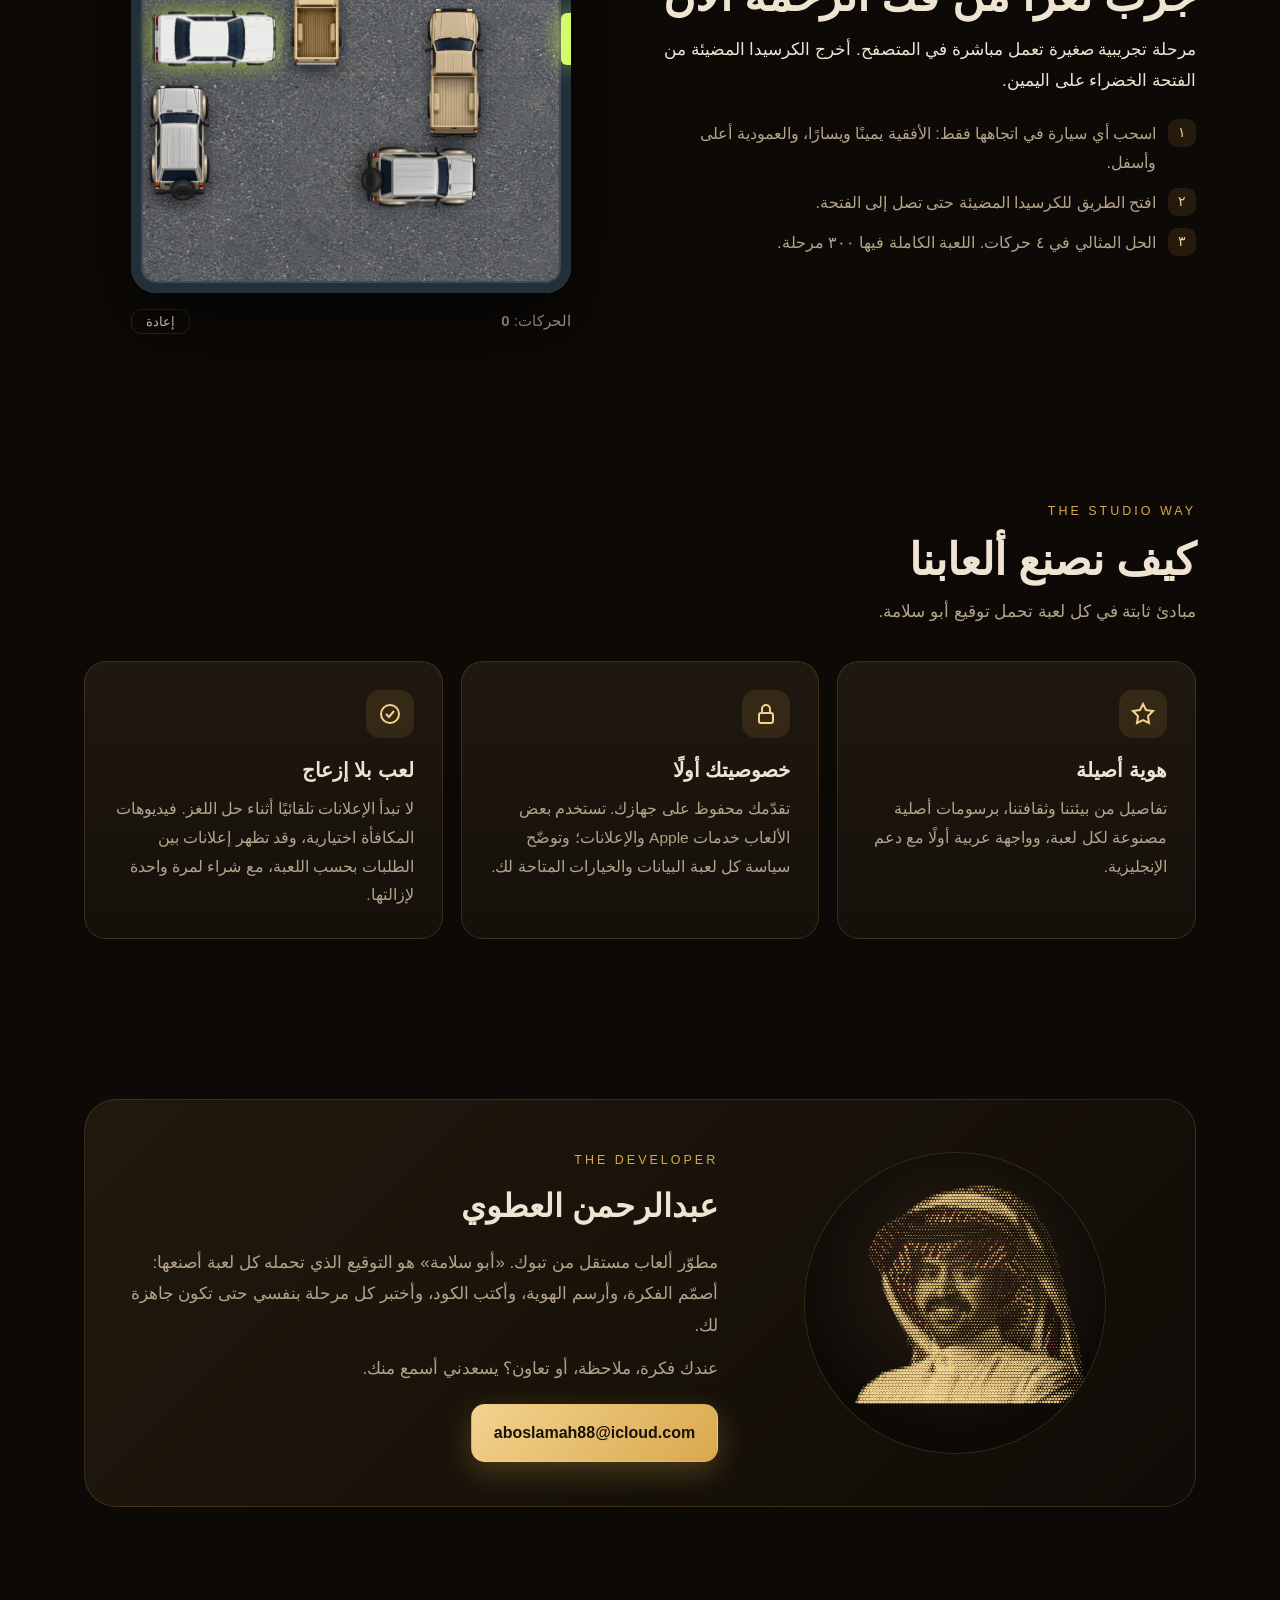
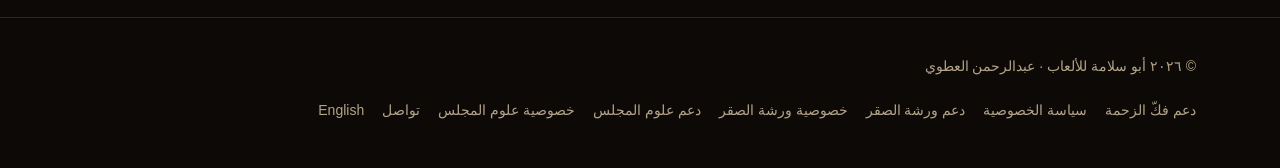
==== commit 4f812ab4: "Add Majlis support and bilingual privacy pages" ====
--- a/index.html
+++ b/index.html
@@ -117,6 +117,28 @@
     <div class="game-visual" style="background-image:url('assets/falcon-workshop-poster.webp')" role="img" aria-label="صقر بعدسة صائغ ذهبية يمسك ياقوتة حمراء"></div>
    </article>
 
+   <article class="game reveal" aria-labelledby="majlis-title" style="--g-bg:#2a1c14;--g-acc:#e5bd73;--g-txt:#f7ecdc">
+    <div class="game-info">
+     <div class="game-title">
+      <img src="assets/ilom-almajlis-icon.png" width="80" height="80" loading="lazy" alt="أيقونة لعبة علوم المجلس">
+      <div><h3 id="majlis-title">علوم المجلس</h3><span>Ilom Al Majlis</span></div>
+     </div>
+     <div class="chips"><span class="chip">ألغاز منطقية</span><span class="chip">مجلس سعودي</span><span class="chip">iPhone و iPad</span></div>
+     <p>لكل ضيف طبعه، ولكل ليلة سالفة. رتّب الضيوف حسب شروطهم، ثم صبّ القهوة حتى يكتمل المجلس. تبدأ بثلاث ليالٍ تعليمية، وتواصل عبر ستة فصول قصصية في مجلس مرسوم بألوان دافئة.</p>
+     <div class="stats">
+      <div class="stat"><b>٦٣</b><small>ليلة مع التعليم</small></div>
+      <div class="stat"><b>٦</b><small>فصول قصصية</small></div>
+      <div class="stat"><b>٦٠</b><small>لغزًا يوميًا متناوبًا</small></div>
+     </div>
+     <div class="links">
+      <span class="btn btn-acc" aria-disabled="true">قريبًا على App Store</span>
+      <a class="small" href="ilom-almajlis/">المساعدة</a>
+      <a class="small" href="ilom-almajlis/privacy.html">الخصوصية</a>
+     </div>
+    </div>
+    <div class="game-visual" style="background-image:url('assets/ilom-almajlis-poster.png');background-position:center 30%" role="img" aria-label="ضيوف في مجلس سعودي مرسوم حول سجادة وزخارف السدو"></div>
+   </article>
+
    <div class="soon reveal"><i></i><span>ألعاب جديدة تحت الصقل في الورشة… تابعنا قريبًا.</span></div>
   </div>
  </section>
@@ -157,7 +179,7 @@
    </div>
    <div class="cards">
     <div class="card reveal"><div class="ico"><svg viewBox="0 0 24 24" fill="none" stroke="currentColor" stroke-width="2" aria-hidden="true"><path d="M12 2l3 6 7 1-5 5 1 7-6-3-6 3 1-7-5-5 7-1z"/></svg></div><h3>هوية أصيلة</h3><p>تفاصيل من بيئتنا وثقافتنا، برسومات أصلية مصنوعة لكل لعبة، وواجهة عربية أولًا مع دعم الإنجليزية.</p></div>
-    <div class="card reveal"><div class="ico"><svg viewBox="0 0 24 24" fill="none" stroke="currentColor" stroke-width="2" aria-hidden="true"><rect x="5" y="11" width="14" height="10" rx="2"/><path d="M8 11V7a4 4 0 018 0v4"/></svg></div><h3>خصوصيتك أولًا</h3><p>بلا حسابات ولا تسجيل. تقدّمك محفوظ على جهازك، ولا نشغّل خوادم تجمع بيانات لعبك.</p></div>
+    <div class="card reveal"><div class="ico"><svg viewBox="0 0 24 24" fill="none" stroke="currentColor" stroke-width="2" aria-hidden="true"><rect x="5" y="11" width="14" height="10" rx="2"/><path d="M8 11V7a4 4 0 018 0v4"/></svg></div><h3>خصوصيتك أولًا</h3><p>تقدّمك محفوظ على جهازك. تستخدم بعض الألعاب خدمات Apple والإعلانات؛ وتوضّح سياسة كل لعبة البيانات والخيارات المتاحة لك.</p></div>
     <div class="card reveal"><div class="ico"><svg viewBox="0 0 24 24" fill="none" stroke="currentColor" stroke-width="2" aria-hidden="true"><circle cx="12" cy="12" r="9"/><path d="M8 12l3 3 5-6"/></svg></div><h3>لعب بلا إزعاج</h3><p>لا تبدأ الإعلانات تلقائيًا أثناء حل اللغز. فيديوهات المكافأة اختيارية، وقد تظهر إعلانات بين الطلبات بحسب اللعبة، مع شراء لمرة واحدة لإزالتها.</p></div>
    </div>
   </div>
@@ -187,6 +209,8 @@
    <a href="fakk-zahma/privacy.html">سياسة الخصوصية</a>
    <a href="falcon-workshop/">دعم ورشة الصقر</a>
    <a href="falcon-workshop/privacy.html">خصوصية ورشة الصقر</a>
+   <a href="ilom-almajlis/">دعم علوم المجلس</a>
+   <a href="ilom-almajlis/privacy.html">خصوصية علوم المجلس</a>
    <a href="mailto:aboslamah88@icloud.com">تواصل</a>
    <a href="en/" lang="en">English</a>
   </nav>
